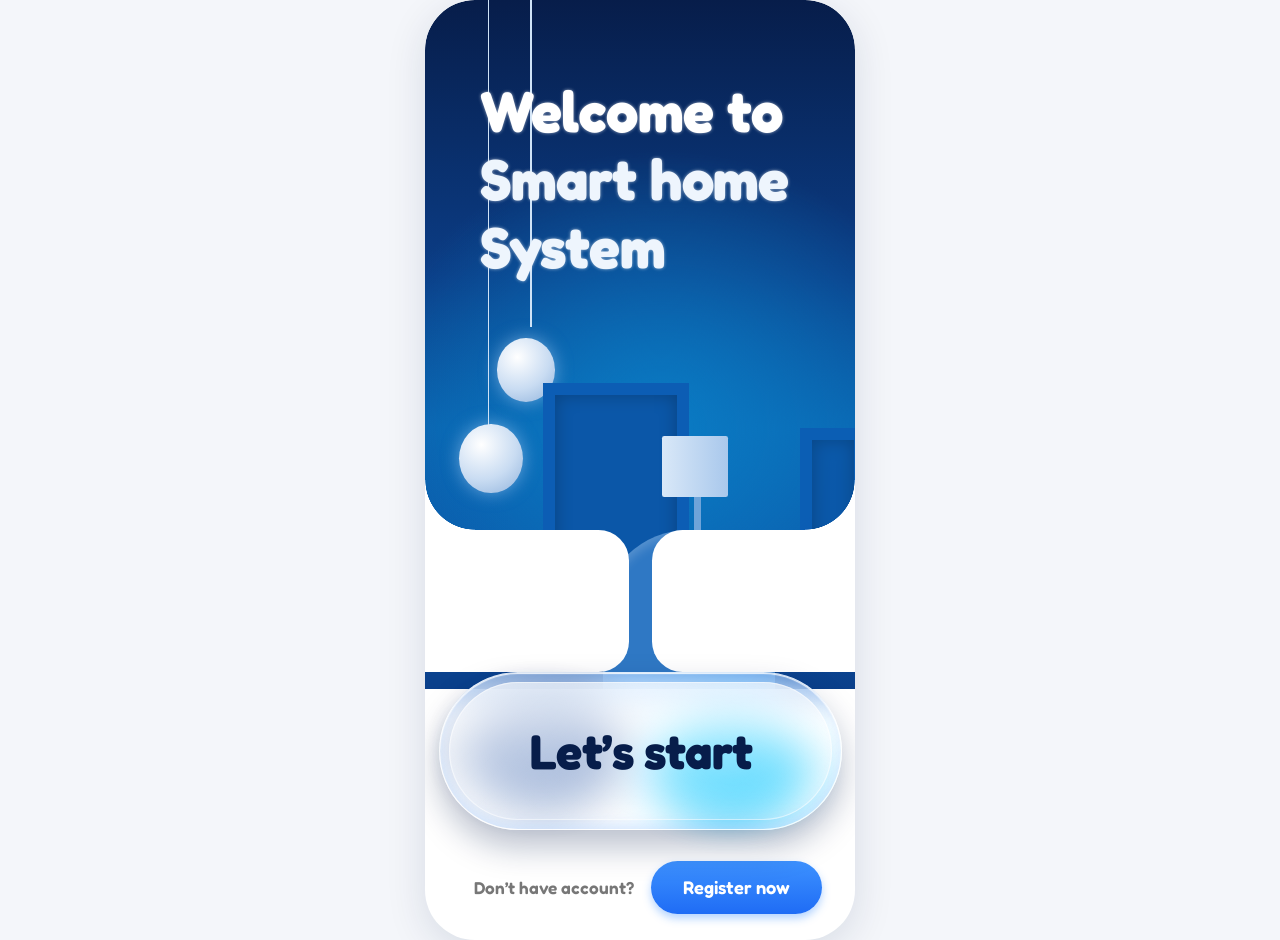
==== index.html @ b3daba26 "Rename index 9.html to index.html" ====
<!DOCTYPE html>
<html lang="en"><head><meta charset="utf-8">
<meta name="viewport" content="width=device-width, initial-scale=1, viewport-fit=cover">
<title>Smart Home System</title>
<link href="https://fonts.googleapis.com/css2?family=Fredoka:wght@600;700&display=swap" rel="stylesheet">
<style>
:root{--navy:#071D4A;--dark:#0B2D67;--cyan:#087FC1;--btn:#2783FF;--lt:#BDD9F5;--gray:#777}
*{box-sizing:border-box;margin:0}
html,body{min-height:100%;background:#f4f6fa}
body{display:flex;justify-content:center;align-items:center;min-height:100vh;padding:env(safe-area-inset-top) 0 env(safe-area-inset-bottom);font-family:'Fredoka','Nunito','Arial Rounded MT Bold',system-ui,sans-serif;overflow-x:hidden}
.card{--u:calc(min(100vw,430px)/775);width:calc(775*var(--u));height:calc(1694*var(--u));position:relative;background:#fff;border-radius:calc(90*var(--u));overflow:hidden;box-shadow:0 10px 40px rgba(7,29,74,.12)}
.photo{position:absolute;left:0;top:0;width:100%;height:calc(1242*var(--u));border-radius:calc(90*var(--u)) calc(90*var(--u)) 0 0;overflow:hidden;
background:radial-gradient(ellipse 70% 40% at 55% 62%,#0a7bc4 0%,rgba(10,123,196,0) 100%),linear-gradient(180deg,#071d4a 0%,#0b3d86 40%,#0a62ae 62%,#0b57a8 80%,#0a3f8a 100%)}
.photo i{position:absolute;display:block}
.wire{width:calc(2*var(--u));background:#cfe3f7;top:0}
.globe{border-radius:50%;background:radial-gradient(circle at 35% 30%,#fff,#c9dcf2 55%,#8fb2dc);box-shadow:0 0 calc(30*var(--u)) rgba(190,220,255,.5)}
.door{background:#0b57a8;border:calc(22*var(--u)) solid #0c5db4;border-bottom:0;box-shadow:inset 0 0 calc(30*var(--u)) rgba(0,0,0,.25)}
.shade{background:linear-gradient(90deg,#d9e8f8,#a9c8ec);border-radius:calc(4*var(--u))}
.stem{background:#6fa4d9;width:calc(14*var(--u))}
.chair{background:#2f78c4;border-radius:50% 50% 0 0;box-shadow:inset 0 calc(10*var(--u)) calc(20*var(--u)) rgba(255,255,255,.2)}
h1{position:absolute;left:calc(100*var(--u));top:calc(138*var(--u));font-size:calc(104*var(--u));line-height:calc(123*var(--u));font-weight:700;color:#fff;letter-spacing:calc(-1*var(--u));white-space:nowrap;text-shadow:0 0 calc(6*var(--u)) rgba(255,255,255,.6)}
h1 span{color:#eef5fd}
.blk{position:absolute;top:calc(955*var(--u));height:calc(257*var(--u));width:calc(367*var(--u));background:#fff}
.blk.l{left:0;border-radius:0 calc(55*var(--u)) calc(55*var(--u)) 0}
.blk.r{right:0;width:calc(365*var(--u));border-radius:calc(55*var(--u)) 0 0 calc(55*var(--u))}
.blk::before{content:"";position:absolute;top:calc(-90*var(--u));width:calc(90*var(--u));height:calc(90*var(--u))}
.blk.l::before{left:0;background:radial-gradient(circle at 100% 0,transparent calc(89*var(--u)),#fff calc(90*var(--u)))}
.blk.r::before{right:0;background:radial-gradient(circle at 0 0,transparent calc(89*var(--u)),#fff calc(90*var(--u)))}
.blk.l::after,.blk.r::after{content:"";position:absolute;top:0;width:calc(60*var(--u));height:calc(60*var(--u))}
.start{position:absolute;left:calc(25*var(--u));top:calc(1212*var(--u));width:calc(727*var(--u));height:calc(285*var(--u));border:0;border-radius:999px;padding:calc(16*var(--u));cursor:pointer;z-index:2;animation:pop .8s cubic-bezier(.2,1.4,.4,1) both,float 4s ease-in-out .8s infinite;
background:linear-gradient(135deg,rgba(255,255,255,.55),rgba(255,255,255,.12));border:calc(3*var(--u)) solid rgba(255,255,255,.75);-webkit-backdrop-filter:blur(18px) saturate(170%);backdrop-filter:blur(18px) saturate(170%);box-shadow:0 calc(30*var(--u)) calc(60*var(--u)) rgba(7,29,74,.28),inset 0 calc(2*var(--u)) calc(2*var(--u)) rgba(255,255,255,.9),inset 0 calc(-8*var(--u)) calc(24*var(--u)) rgba(39,131,255,.18);transition:filter .15s,box-shadow .15s;font-family:inherit}
.start span{display:flex;align-items:center;justify-content:center;width:100%;height:100%;border-radius:999px;background:linear-gradient(180deg,rgba(255,255,255,.65),rgba(255,255,255,.15));box-shadow:inset 0 0 0 calc(2*var(--u)) rgba(255,255,255,.5);color:var(--navy);font-weight:700;font-size:calc(88*var(--u));letter-spacing:calc(-1*var(--u))}
.start:hover{filter:brightness(1.06)}
.start:active{filter:brightness(.95)}
.orb{position:absolute;border-radius:50%;filter:blur(calc(28*var(--u)));z-index:1;animation:float 5s ease-in-out infinite}
@keyframes float{0%,100%{transform:translateY(0)}50%{transform:translateY(calc(-14*var(--u)))}}
@keyframes pop{from{opacity:0;transform:scale(.8) translateY(calc(40*var(--u)))}to{opacity:1;transform:none}}
@media (prefers-reduced-motion:reduce){.start,.orb{animation:none}}
.reg-row{position:absolute;left:calc(88*var(--u));right:calc(60*var(--u));top:calc(1552*var(--u));height:calc(95*var(--u));display:flex;align-items:center;justify-content:space-between}
.reg-row p{color:var(--gray);font-weight:600;font-size:calc(31*var(--u));white-space:nowrap}
.reg{height:100%;width:calc(308*var(--u));border:0;border-radius:999px;cursor:pointer;color:#fff;font-family:inherit;font-weight:600;font-size:calc(33*var(--u));background:linear-gradient(180deg,#3d92ff,#1f6cf5);box-shadow:0 calc(8*var(--u)) calc(16*var(--u)) rgba(39,131,255,.35);transition:transform .15s}
.reg:hover{transform:translateY(-2px)}.reg:active{transform:scale(.97)}
button:focus-visible{outline:3px solid #2783FF;outline-offset:3px}
</style></head>
<body>
<main class="card" aria-label="Smart home onboarding">
  <div class="photo" aria-hidden="true">
    <i class="wire" style="left:calc(114*var(--u));height:calc(790*var(--u))"></i>
    <i class="wire" style="left:calc(190*var(--u));height:calc(590*var(--u))"></i>
    <i class="globe" style="left:calc(130*var(--u));top:calc(610*var(--u));width:calc(104*var(--u));height:calc(114*var(--u))"></i>
    <i class="globe" style="left:calc(62*var(--u));top:calc(765*var(--u));width:calc(114*var(--u));height:calc(124*var(--u))"></i>
    <i class="door" style="left:calc(213*var(--u));top:calc(690*var(--u));width:calc(262*var(--u));height:calc(340*var(--u))"></i>
    <i class="shade" style="left:calc(428*var(--u));top:calc(786*var(--u));width:calc(118*var(--u));height:calc(110*var(--u))"></i>
    <i class="stem" style="left:calc(484*var(--u));top:calc(896*var(--u));height:calc(70*var(--u))"></i>
    <i class="door" style="left:calc(675*var(--u));top:calc(772*var(--u));width:calc(120*var(--u));height:calc(200*var(--u));opacity:.9"></i>
    <i class="chair" style="left:calc(320*var(--u));top:calc(955*var(--u));width:calc(310*var(--u));height:calc(300*var(--u))"></i>
  </div>
  <h1>Welcome to<br><span>Smart home<br>System</span></h1>
  <div class="blk l"></div><div class="blk r"></div>
  <i class="orb" style="left:calc(60*var(--u));top:calc(1250*var(--u));width:calc(300*var(--u));height:calc(200*var(--u));background:#0B2D67;opacity:.75"></i>
  <i class="orb" style="left:calc(400*var(--u));top:calc(1290*var(--u));width:calc(300*var(--u));height:calc(190*var(--u));background:#0aa0dc;opacity:.8;animation-delay:-2s"></i>
  <button class="start" id="start" type="button" aria-label="Let's start"><span>Let’s start</span></button>
  <div class="reg-row">
    <p>Don’t have account?</p>
    <button class="reg" id="register" type="button">Register now</button>
  </div>
</main>
<script>
// Hook these into your router / auth flow
document.getElementById('start').addEventListener('click',()=>document.dispatchEvent(new CustomEvent('onboarding:start')));
document.getElementById('register').addEventListener('click',()=>document.dispatchEvent(new CustomEvent('onboarding:register')));
</script>
</body></html>
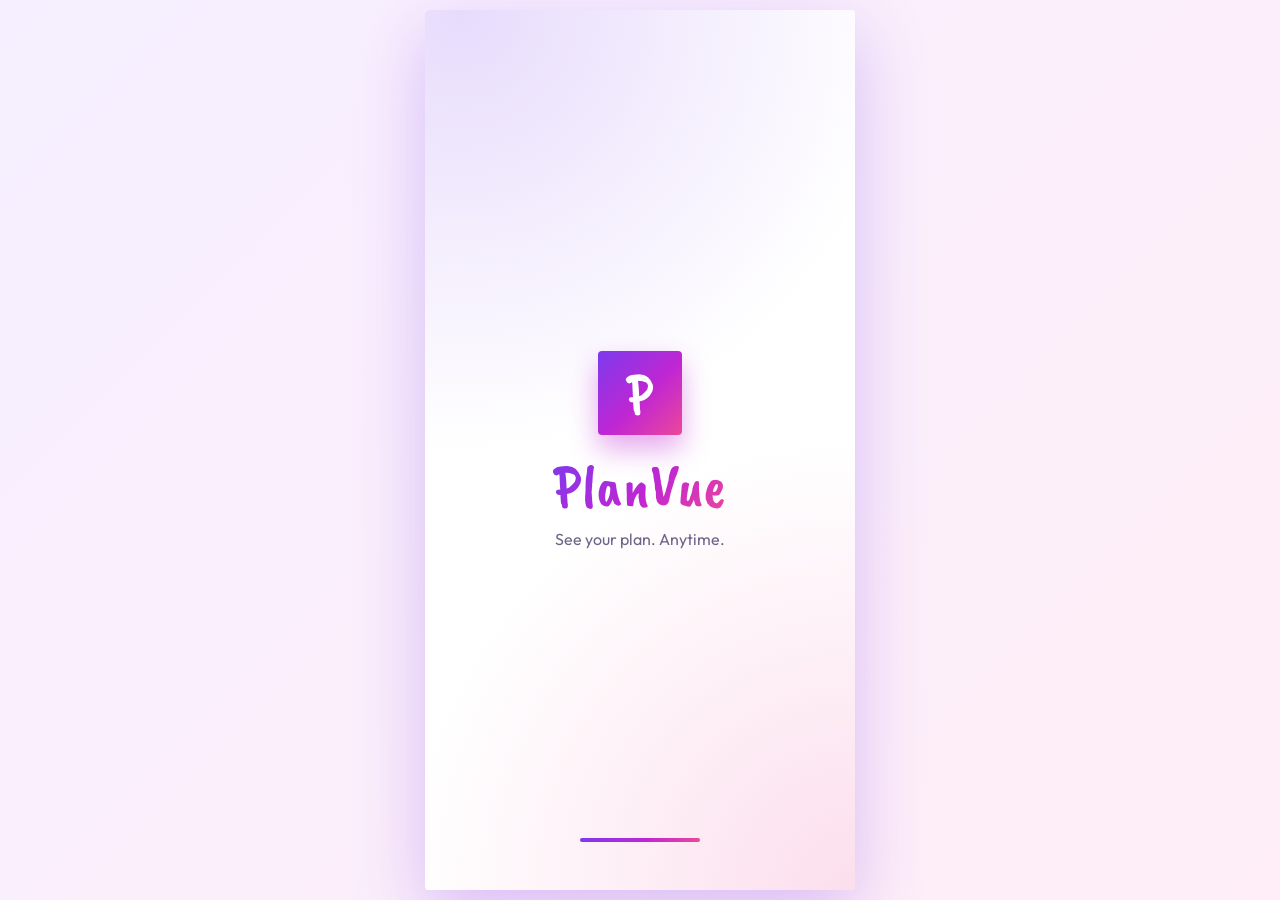
==== commit 930f9700: "Update index.html" ====
--- a/index.html
+++ b/index.html
@@ -1,73 +1,197 @@
 <!DOCTYPE html>
-<html lang="en"><head><meta charset="utf-8">
+<html lang="en">
+<head>
+<meta charset="utf-8">
 <meta name="viewport" content="width=device-width, initial-scale=1, viewport-fit=cover">
-<title>Smart Home System</title>
-<link href="https://fonts.googleapis.com/css2?family=Fredoka:wght@600;700&display=swap" rel="stylesheet">
+<title>PlanVue</title>
+<link href="https://fonts.googleapis.com/css2?family=Caveat+Brush&family=Outfit:wght@400;500;600;700&display=swap" rel="stylesheet">
 <style>
-:root{--navy:#071D4A;--dark:#0B2D67;--cyan:#087FC1;--btn:#2783FF;--lt:#BDD9F5;--gray:#777}
-*{box-sizing:border-box;margin:0}
-html,body{min-height:100%;background:#f4f6fa}
-body{display:flex;justify-content:center;align-items:center;min-height:100vh;padding:env(safe-area-inset-top) 0 env(safe-area-inset-bottom);font-family:'Fredoka','Nunito','Arial Rounded MT Bold',system-ui,sans-serif;overflow-x:hidden}
-.card{--u:calc(min(100vw,430px)/775);width:calc(775*var(--u));height:calc(1694*var(--u));position:relative;background:#fff;border-radius:calc(90*var(--u));overflow:hidden;box-shadow:0 10px 40px rgba(7,29,74,.12)}
-.photo{position:absolute;left:0;top:0;width:100%;height:calc(1242*var(--u));border-radius:calc(90*var(--u)) calc(90*var(--u)) 0 0;overflow:hidden;
-background:radial-gradient(ellipse 70% 40% at 55% 62%,#0a7bc4 0%,rgba(10,123,196,0) 100%),linear-gradient(180deg,#071d4a 0%,#0b3d86 40%,#0a62ae 62%,#0b57a8 80%,#0a3f8a 100%)}
-.photo i{position:absolute;display:block}
-.wire{width:calc(2*var(--u));background:#cfe3f7;top:0}
-.globe{border-radius:50%;background:radial-gradient(circle at 35% 30%,#fff,#c9dcf2 55%,#8fb2dc);box-shadow:0 0 calc(30*var(--u)) rgba(190,220,255,.5)}
-.door{background:#0b57a8;border:calc(22*var(--u)) solid #0c5db4;border-bottom:0;box-shadow:inset 0 0 calc(30*var(--u)) rgba(0,0,0,.25)}
-.shade{background:linear-gradient(90deg,#d9e8f8,#a9c8ec);border-radius:calc(4*var(--u))}
-.stem{background:#6fa4d9;width:calc(14*var(--u))}
-.chair{background:#2f78c4;border-radius:50% 50% 0 0;box-shadow:inset 0 calc(10*var(--u)) calc(20*var(--u)) rgba(255,255,255,.2)}
-h1{position:absolute;left:calc(100*var(--u));top:calc(138*var(--u));font-size:calc(104*var(--u));line-height:calc(123*var(--u));font-weight:700;color:#fff;letter-spacing:calc(-1*var(--u));white-space:nowrap;text-shadow:0 0 calc(6*var(--u)) rgba(255,255,255,.6)}
-h1 span{color:#eef5fd}
-.blk{position:absolute;top:calc(955*var(--u));height:calc(257*var(--u));width:calc(367*var(--u));background:#fff}
-.blk.l{left:0;border-radius:0 calc(55*var(--u)) calc(55*var(--u)) 0}
-.blk.r{right:0;width:calc(365*var(--u));border-radius:calc(55*var(--u)) 0 0 calc(55*var(--u))}
-.blk::before{content:"";position:absolute;top:calc(-90*var(--u));width:calc(90*var(--u));height:calc(90*var(--u))}
-.blk.l::before{left:0;background:radial-gradient(circle at 100% 0,transparent calc(89*var(--u)),#fff calc(90*var(--u)))}
-.blk.r::before{right:0;background:radial-gradient(circle at 0 0,transparent calc(89*var(--u)),#fff calc(90*var(--u)))}
-.blk.l::after,.blk.r::after{content:"";position:absolute;top:0;width:calc(60*var(--u));height:calc(60*var(--u))}
-.start{position:absolute;left:calc(25*var(--u));top:calc(1212*var(--u));width:calc(727*var(--u));height:calc(285*var(--u));border:0;border-radius:999px;padding:calc(16*var(--u));cursor:pointer;z-index:2;animation:pop .8s cubic-bezier(.2,1.4,.4,1) both,float 4s ease-in-out .8s infinite;
-background:linear-gradient(135deg,rgba(255,255,255,.55),rgba(255,255,255,.12));border:calc(3*var(--u)) solid rgba(255,255,255,.75);-webkit-backdrop-filter:blur(18px) saturate(170%);backdrop-filter:blur(18px) saturate(170%);box-shadow:0 calc(30*var(--u)) calc(60*var(--u)) rgba(7,29,74,.28),inset 0 calc(2*var(--u)) calc(2*var(--u)) rgba(255,255,255,.9),inset 0 calc(-8*var(--u)) calc(24*var(--u)) rgba(39,131,255,.18);transition:filter .15s,box-shadow .15s;font-family:inherit}
-.start span{display:flex;align-items:center;justify-content:center;width:100%;height:100%;border-radius:999px;background:linear-gradient(180deg,rgba(255,255,255,.65),rgba(255,255,255,.15));box-shadow:inset 0 0 0 calc(2*var(--u)) rgba(255,255,255,.5);color:var(--navy);font-weight:700;font-size:calc(88*var(--u));letter-spacing:calc(-1*var(--u))}
-.start:hover{filter:brightness(1.06)}
-.start:active{filter:brightness(.95)}
-.orb{position:absolute;border-radius:50%;filter:blur(calc(28*var(--u)));z-index:1;animation:float 5s ease-in-out infinite}
-@keyframes float{0%,100%{transform:translateY(0)}50%{transform:translateY(calc(-14*var(--u)))}}
-@keyframes pop{from{opacity:0;transform:scale(.8) translateY(calc(40*var(--u)))}to{opacity:1;transform:none}}
-@media (prefers-reduced-motion:reduce){.start,.orb{animation:none}}
-.reg-row{position:absolute;left:calc(88*var(--u));right:calc(60*var(--u));top:calc(1552*var(--u));height:calc(95*var(--u));display:flex;align-items:center;justify-content:space-between}
-.reg-row p{color:var(--gray);font-weight:600;font-size:calc(31*var(--u));white-space:nowrap}
-.reg{height:100%;width:calc(308*var(--u));border:0;border-radius:999px;cursor:pointer;color:#fff;font-family:inherit;font-weight:600;font-size:calc(33*var(--u));background:linear-gradient(180deg,#3d92ff,#1f6cf5);box-shadow:0 calc(8*var(--u)) calc(16*var(--u)) rgba(39,131,255,.35);transition:transform .15s}
-.reg:hover{transform:translateY(-2px)}.reg:active{transform:scale(.97)}
-button:focus-visible{outline:3px solid #2783FF;outline-offset:3px}
-</style></head>
+*{box-sizing:border-box;margin:0;padding:0;-webkit-tap-highlight-color:transparent}
+:root{color-scheme:light;--bg:#fff;--card:#fff;--tx:#1b1230;--mut:#6d6488;--bd:#efe7fb;--bsh:0 8px 18px rgba(192,38,211,.38);--r:4px;--g:linear-gradient(135deg,#7c3aed 0%,#c026d3 55%,#ec4899 100%);--sh:0 6px 22px rgba(124,58,237,.16),0 1px 4px rgba(124,58,237,.1)}
+
+
+html,body{height:100%}
+body{font-family:'Outfit',system-ui,-apple-system,'Segoe UI',sans-serif;background:var(--bg);color:var(--tx);display:flex;justify-content:center;overflow:hidden}
+.br{font-family:'Caveat Brush','Permanent Marker','Segoe Script',cursive;font-weight:400;letter-spacing:.5px}
+.app{position:relative;width:100%;max-width:430px;height:100%;overflow:hidden;background:var(--bg)}
+@media(min-width:500px){body{align-items:center;background:linear-gradient(135deg,#f6efff,#ffeef7)}.app{height:min(100%,880px);border-radius:var(--r);box-shadow:0 24px 70px rgba(124,58,237,.28)}}
+.scr{position:absolute;inset:0;display:flex;flex-direction:column;opacity:0;visibility:hidden;transition:opacity .45s,visibility .45s}
+.scr.on{opacity:1;visibility:visible}
+.gbg{background:radial-gradient(circle at 8% 0,rgba(124,58,237,.18),transparent 46%),radial-gradient(circle at 100% 100%,rgba(236,72,153,.18),transparent 46%),#fff;color:var(--tx);padding-top:env(safe-area-inset-top,0px);padding-bottom:env(safe-area-inset-bottom,0px)}
+/* splash */
+#splash{align-items:center;justify-content:center;text-align:center;gap:10px;cursor:pointer}
+.logo{width:84px;height:84px;border-radius:var(--r);background:var(--g);color:#fff;box-shadow:0 14px 28px rgba(192,38,211,.4);display:grid;place-items:center;font-size:58px;animation:pop .7s cubic-bezier(.2,1.4,.4,1) both}
+.big{font-size:60px;line-height:1.1;margin-top:8px;background:var(--g);-webkit-background-clip:text;background-clip:text;color:transparent;animation:pop .7s .15s cubic-bezier(.2,1.4,.4,1) both}
+#splash p{color:var(--mut);font-size:16px;animation:pop .7s .3s both}
+.ld{position:absolute;bottom:calc(48px + env(safe-area-inset-bottom,0px));width:120px;height:4px;border-radius:var(--r);background:var(--bd);overflow:hidden}
+.ld i{display:block;height:100%;width:0;background:var(--g);animation:ld 2.2s linear forwards}
+@keyframes ld{to{width:100%}}@keyframes pop{from{opacity:0;transform:translateY(14px) scale(.9)}to{opacity:1;transform:none}}
+@keyframes fl{50%{transform:translateY(-10px)}}
+/* onboarding */
+.top{display:flex;justify-content:space-between;align-items:center;padding:16px 20px;font-size:28px}.top span{background:var(--g);-webkit-background-clip:text;background-clip:text;color:transparent}
+.skip{background:#fff;border:1px solid var(--bd);box-shadow:var(--sh);color:var(--tx);border-radius:var(--r);padding:7px 14px;font:600 14px Outfit,system-ui,sans-serif;cursor:pointer}
+.vp{flex:1;overflow:hidden}.trk{display:flex;height:100%;transition:transform .45s cubic-bezier(.3,.8,.3,1)}
+.sl{min-width:100%;padding:0 30px;display:flex;flex-direction:column;align-items:center;justify-content:center;text-align:center;gap:12px}
+.art{width:170px;height:170px;border-radius:var(--r);background:var(--g);color:#fff;box-shadow:0 18px 36px rgba(192,38,211,.35);display:grid;place-items:center;margin-bottom:14px;animation:fl 3.2s ease-in-out infinite}.art svg{width:84px;height:84px;fill:none;stroke:currentColor;stroke-width:1.6;stroke-linecap:round;stroke-linejoin:round}
+.sl h2{font-size:42px;line-height:1.1;padding-bottom:4px;background:var(--g);-webkit-background-clip:text;background-clip:text;color:transparent}.sl p{color:var(--mut);line-height:1.5;max-width:300px}
+.bot{padding:10px 24px 26px;display:flex;flex-direction:column;gap:22px;align-items:center}
+.dot{width:8px;height:8px;border-radius:2px;background:var(--bd);display:inline-block;margin:0 3px;transition:.3s}.dot.on{width:28px;background:var(--g)}
+.btn{border:0;border-radius:var(--r);padding:15px 18px;font:600 16px/1 Outfit,system-ui,sans-serif;cursor:pointer;background:var(--g);color:#fff;width:100%;box-shadow:var(--bsh);transition:transform .15s}
+.btn:active{transform:scale(.97)}.btn.w{background:#fff;color:#7c1fd1;box-shadow:0 8px 18px rgba(60,10,110,.3)}.btn.o{background:#fff;border:1px solid var(--bd);color:var(--tx);box-shadow:var(--sh)}
+/* app */
+#app{background:var(--bg)}
+header{display:flex;justify-content:space-between;align-items:center;padding:calc(14px + env(safe-area-inset-top,0px)) 18px 8px}
+header small{color:var(--mut);font-size:13px}header h1{font-size:34px;line-height:1.2;background:var(--g);-webkit-background-clip:text;background-clip:text;color:transparent;display:inline-block}
+.av{width:42px;height:42px;border-radius:var(--r);background:var(--g);color:#fff;display:grid;place-items:center;font-size:24px;box-shadow:var(--bsh)}
+main{flex:1;overflow-y:auto;padding:8px 18px 120px;scrollbar-width:none}main::-webkit-scrollbar{display:none}
+.v{display:none}.v.on{display:block;animation:pop .35s both}
+.card{background:var(--card);border:1px solid var(--bd);border-radius:var(--r);padding:16px;box-shadow:var(--sh);margin-bottom:14px}
+.hero{background:radial-gradient(circle at 85% 0,rgba(255,255,255,.3),transparent 50%),var(--g);color:#fff;border:0;padding:20px;box-shadow:0 16px 32px rgba(192,38,211,.38)}
+.hero h2{font-size:52px;line-height:1}.hero p{opacity:.9;font-size:14px}
+.bar{height:6px;border-radius:var(--r);background:rgba(255,255,255,.3);margin:14px 0 6px;overflow:hidden}.bar i{display:block;height:100%;width:68%;background:#fff}
+.row{display:flex;justify-content:space-between;align-items:center;gap:10px}
+.hero .row{margin-bottom:6px}.hero .btn{margin-top:14px}
+.tiles{display:grid;grid-template-columns:repeat(3,1fr);gap:10px;margin-bottom:14px}
+.tile{background:var(--card);border:1px solid var(--bd);border-radius:var(--r);padding:12px;text-align:center;box-shadow:var(--sh)}
+.tile b{display:block;font-size:26px;font-family:'Caveat Brush','Permanent Marker',cursive;font-weight:400;background:var(--g);-webkit-background-clip:text;background-clip:text;color:transparent}
+.tile span{font-size:12px;color:var(--mut)}
+h3.s{font-size:26px;margin:6px 0 10px}
+.li{display:flex;gap:10px;align-items:flex-start;font-size:14.5px;padding:6px 0;line-height:1.35}
+.ck{flex:none;width:18px;height:18px;border-radius:var(--r);background:var(--g);box-shadow:0 3px 8px rgba(192,38,211,.35);display:grid;place-items:center;margin-top:1px}.ck svg{width:11px;height:11px;fill:none;stroke:#fff;stroke-width:3.5;stroke-linecap:round;stroke-linejoin:round}
+.seg{display:grid;grid-template-columns:1fr 1fr;background:var(--card);border:1px solid var(--bd);border-radius:var(--r);padding:4px;margin:6px 0 16px;box-shadow:var(--sh)}
+.seg button{border:0;background:none;color:var(--mut);padding:10px;border-radius:var(--r);font:600 14px Outfit,system-ui,sans-serif;cursor:pointer;transition:.25s}
+.seg button.on{background:var(--g);color:#fff;box-shadow:var(--bsh)}
+.pc{position:relative;cursor:pointer;transition:transform .15s}.pc:active{transform:scale(.985)}
+.pc.pop{border:2px solid transparent;background:linear-gradient(var(--card),var(--card)) padding-box,var(--g) border-box}
+.tag{position:absolute;top:-1px;right:14px;background:var(--g);color:#fff;font-size:12px;font-weight:600;padding:5px 10px;border-radius:0 0 var(--r) var(--r);box-shadow:0 4px 10px rgba(192,38,211,.35)}
+.pc h3{font-size:32px;line-height:1.2;background:var(--g);-webkit-background-clip:text;background-clip:text;color:transparent;display:inline-block}.pc .d{color:var(--mut);font-size:13px}
+.pr{font-size:34px;font-weight:700;margin:8px 0 2px}.pr small{font-size:14px;color:var(--mut);font-weight:500}
+.nt{font-size:12px;color:var(--mut);min-height:16px;margin-bottom:8px}
+.pc .btn{margin-top:12px}
+.rw{display:flex;justify-content:space-between;align-items:center;padding:14px 0;border-bottom:1px solid var(--bd);font-size:15px}.rw:last-child{border:0}.rw span{color:var(--mut);font-size:13px}.rl{display:flex;align-items:center;gap:12px}.ic{width:34px;height:34px;border-radius:var(--r);background:linear-gradient(135deg,rgba(124,58,237,.12),rgba(236,72,153,.16));color:#9b2fd6;display:grid;place-items:center;box-shadow:0 4px 10px rgba(124,58,237,.18)}.ic svg{width:18px;height:18px;fill:none;stroke:currentColor;stroke-width:2;stroke-linecap:round;stroke-linejoin:round}
+/* nav */
+.nav{position:absolute;left:12px;right:12px;bottom:calc(12px + env(safe-area-inset-bottom,0px));height:66px;background:var(--card);border:1px solid var(--bd);border-radius:var(--r);box-shadow:var(--sh);display:flex;z-index:5}
+.nb{flex:1;background:none;border:0;color:var(--mut);display:flex;flex-direction:column;align-items:center;justify-content:center;gap:3px;font:600 11px Outfit,system-ui,sans-serif;cursor:pointer}
+.nb i{width:40px;height:40px;display:grid;place-items:center;border-radius:var(--r);transition:all .3s cubic-bezier(.3,1.5,.5,1)}
+.nb svg{width:21px;height:21px;fill:none;stroke:currentColor;stroke-width:2;stroke-linecap:round;stroke-linejoin:round}
+.nb.on{color:var(--tx)}.nb.on i{background:var(--g);color:#fff;transform:translateY(-15px);box-shadow:0 10px 20px rgba(192,38,211,.5)}
+.nb:focus-visible,.btn:focus-visible,.skip:focus-visible,.seg button:focus-visible{outline:2px solid #ec4899;outline-offset:2px}
+/* popup sheet */
+#ov{position:absolute;inset:0;background:rgba(10,4,26,.6);opacity:0;visibility:hidden;transition:.3s;z-index:8}
+#ov.on{opacity:1;visibility:visible}
+#sh{position:absolute;left:0;right:0;bottom:0;background:var(--card);box-shadow:0 -12px 32px rgba(124,58,237,.25);border-radius:var(--r) var(--r) 0 0;padding:12px 20px calc(22px + env(safe-area-inset-bottom,0px));z-index:9;transform:translateY(105%);transition:transform .4s cubic-bezier(.3,1,.4,1);max-height:85%;overflow-y:auto}
+#sh.on{transform:none}.hd{width:44px;height:4px;border-radius:2px;background:var(--bd);margin:0 auto 14px}
+#sh h3{font-size:38px;line-height:1.2;background:var(--g);-webkit-background-clip:text;background-clip:text;color:transparent;display:inline-block}#sh .btn{margin-top:14px}
+#toast{position:absolute;left:18px;right:18px;top:calc(14px + env(safe-area-inset-top,0px));background:var(--g);color:#fff;padding:13px 16px;border-radius:var(--r);font-weight:600;font-size:14px;z-index:10;transform:translateY(-140%);transition:transform .4s cubic-bezier(.3,1.3,.5,1);box-shadow:var(--sh)}
+#toast.on{transform:none}
+@media(prefers-reduced-motion:reduce){*{animation:none!important;transition-duration:.01s!important}}
+</style>
+</head>
 <body>
-<main class="card" aria-label="Smart home onboarding">
-  <div class="photo" aria-hidden="true">
-    <i class="wire" style="left:calc(114*var(--u));height:calc(790*var(--u))"></i>
-    <i class="wire" style="left:calc(190*var(--u));height:calc(590*var(--u))"></i>
-    <i class="globe" style="left:calc(130*var(--u));top:calc(610*var(--u));width:calc(104*var(--u));height:calc(114*var(--u))"></i>
-    <i class="globe" style="left:calc(62*var(--u));top:calc(765*var(--u));width:calc(114*var(--u));height:calc(124*var(--u))"></i>
-    <i class="door" style="left:calc(213*var(--u));top:calc(690*var(--u));width:calc(262*var(--u));height:calc(340*var(--u))"></i>
-    <i class="shade" style="left:calc(428*var(--u));top:calc(786*var(--u));width:calc(118*var(--u));height:calc(110*var(--u))"></i>
-    <i class="stem" style="left:calc(484*var(--u));top:calc(896*var(--u));height:calc(70*var(--u))"></i>
-    <i class="door" style="left:calc(675*var(--u));top:calc(772*var(--u));width:calc(120*var(--u));height:calc(200*var(--u));opacity:.9"></i>
-    <i class="chair" style="left:calc(320*var(--u));top:calc(955*var(--u));width:calc(310*var(--u));height:calc(300*var(--u))"></i>
-  </div>
-  <h1>Welcome to<br><span>Smart home<br>System</span></h1>
-  <div class="blk l"></div><div class="blk r"></div>
-  <i class="orb" style="left:calc(60*var(--u));top:calc(1250*var(--u));width:calc(300*var(--u));height:calc(200*var(--u));background:#0B2D67;opacity:.75"></i>
-  <i class="orb" style="left:calc(400*var(--u));top:calc(1290*var(--u));width:calc(300*var(--u));height:calc(190*var(--u));background:#0aa0dc;opacity:.8;animation-delay:-2s"></i>
-  <button class="start" id="start" type="button" aria-label="Let's start"><span>Let’s start</span></button>
-  <div class="reg-row">
-    <p>Don’t have account?</p>
-    <button class="reg" id="register" type="button">Register now</button>
-  </div>
-</main>
+<div class="app">
+
+<section id="splash" class="scr gbg on" onclick="go('onb')">
+  <div class="logo br">P</div>
+  <h1 class="br big">PlanVue</h1>
+  <p>See your plan. Anytime.</p>
+  <div class="ld"><i></i></div>
+</section>
+
+<section id="onb" class="scr gbg">
+  <div class="top br"><span>PlanVue</span><button class="skip" id="sk">Skip</button></div>
+  <div class="vp" id="vp"><div class="trk" id="trk">
+    <div class="sl"><div class="art"><svg viewBox="0 0 24 24"><rect x="5" y="3" width="14" height="18" rx="1"/><path d="M9 8h6M9 12h6M9 16h3"/></svg></div><h2 class="br">All your plans in one place</h2><p>Open the app and see exactly what you get, what it costs and when it renews.</p></div>
+    <div class="sl"><div class="art"><svg viewBox="0 0 24 24"><path d="M13 2L4 14h7l-1 8 9-12h-7z"/></svg></div><h2 class="br">Compare in one tap</h2><p>Monthly or yearly, side by side. Tap any plan to see everything inside.</p></div>
+    <div class="sl"><div class="art"><svg viewBox="0 0 24 24"><path d="M3 17l6-6 4 4 8-8"/><path d="M15 7h6v6"/></svg></div><h2 class="br">Upgrade when you're ready</h2><p>Pick a plan that fits and switch whenever your needs change.</p></div>
+  </div></div>
+  <div class="bot"><div><i class="dot on"></i><i class="dot"></i><i class="dot"></i></div><button class="btn" id="nx">Next</button></div>
+</section>
+
+<section id="app" class="scr">
+  <header><div><small>Hello, Client</small><h1 class="br" id="ttl">Home</h1></div><div class="av br">C</div></header>
+  <main id="main">
+    <div class="v on" id="v-home">
+      <div class="card hero">
+        <div class="row"><p>Current plan</p><p>Renews 12 Nov</p></div>
+        <h2 class="br">Pro</h2><p>₹1,499 / month</p>
+        <div class="bar"><i></i></div><p>68% of your plan used</p>
+        <button class="btn w" onclick="tab('plans')">See all plans</button>
+      </div>
+      <div class="tiles"><div class="tile"><b>18</b><span>Days left</span></div><div class="tile"><b>4/10</b><span>Team seats</span></div><div class="tile"><b>6 GB</b><span>Storage used</span></div></div>
+      <h3 class="s br">What's in your plan</h3>
+      <div class="card" id="inc"></div>
+    </div>
+    <div class="v" id="v-plans">
+      <div class="seg"><button class="on" id="bm">Monthly</button><button id="by">Yearly · save 20%</button></div>
+      <div id="pl"></div>
+    </div>
+    <div class="v" id="v-help">
+      <div class="card"><h3 class="s br" style="margin-top:0">Need a hand?</h3>
+        <div class="rw"><div class="rl"><i class="ic"><svg viewBox="0 0 24 24"><path d="M21 15a2 2 0 0 1-2 2H7l-4 4V5a2 2 0 0 1 2-2h14a2 2 0 0 1 2 2z"/></svg></i>Chat with us</div><span>Replies in 5 min</span></div>
+        <div class="rw"><div class="rl"><i class="ic"><svg viewBox="0 0 24 24"><path d="M22 16.9v3a2 2 0 0 1-2.2 2 19.8 19.8 0 0 1-8.6-3.1 19.5 19.5 0 0 1-6-6A19.8 19.8 0 0 1 2.1 4.2 2 2 0 0 1 4.1 2h3a2 2 0 0 1 2 1.7c.1 1 .4 1.9.7 2.8a2 2 0 0 1-.5 2.1L8.1 9.9a16 16 0 0 0 6 6l1.3-1.3a2 2 0 0 1 2.1-.4c.9.3 1.8.6 2.8.7a2 2 0 0 1 1.7 2z"/></svg></i>Call support</div><span>10am to 7pm</span></div>
+        <div class="rw"><div class="rl"><i class="ic"><svg viewBox="0 0 24 24"><rect x="3" y="5" width="18" height="14" rx="1"/><path d="M3 7l9 6 9-6"/></svg></i>Email us</div><span>Within a day</span></div></div>
+      <div class="card"><h3 class="s br" style="margin-top:0">Quick answers</h3>
+        <div class="rw">Can I change plans later?<span>Yes</span></div>
+        <div class="rw">Is there a refund window?<span>7 days</span></div></div>
+    </div>
+    <div class="v" id="v-me">
+      <div class="card" style="text-align:center"><div class="av br" style="width:72px;height:72px;font-size:42px;margin:0 auto 10px">C</div><h3 class="br" style="font-size:32px">Client Name</h3><p style="color:var(--mut);font-size:14px">client@example.com</p></div>
+      <div class="card"><div class="rw"><div class="rl"><i class="ic"><svg viewBox="0 0 24 24"><circle cx="12" cy="8" r="4"/><path d="M4 21a8 8 0 0 1 16 0"/></svg></i>Account</div><span>Pro plan</span></div><div class="rw"><div class="rl"><i class="ic"><svg viewBox="0 0 24 24"><rect x="2" y="5" width="20" height="14" rx="1"/><path d="M2 10h20"/></svg></i>Billing</div><span>UPI · auto-renew</span></div><div class="rw"><div class="rl"><i class="ic"><svg viewBox="0 0 24 24"><path d="M18 8a6 6 0 0 0-12 0c0 7-3 9-3 9h18s-3-2-3-9M13.7 21a2 2 0 0 1-3.4 0"/></svg></i>Notifications</div><span>On</span></div></div>
+      <button class="btn o" id="rp">Replay intro</button>
+    </div>
+  </main>
+  <nav class="nav" id="nav">
+    <button class="nb on" data-t="home"><i><svg viewBox="0 0 24 24"><path d="M3 11l9-8 9 8v10a1 1 0 0 1-1 1h-5v-7H9v7H4a1 1 0 0 1-1-1z"/></svg></i>Home</button>
+    <button class="nb" data-t="plans"><i><svg viewBox="0 0 24 24"><rect x="3" y="3" width="7" height="7"/><rect x="14" y="3" width="7" height="7"/><rect x="3" y="14" width="7" height="7"/><rect x="14" y="14" width="7" height="7"/></svg></i>Plans</button>
+    <button class="nb" data-t="help"><i><svg viewBox="0 0 24 24"><path d="M21 15a2 2 0 0 1-2 2H7l-4 4V5a2 2 0 0 1 2-2h14a2 2 0 0 1 2 2z"/></svg></i>Help</button>
+    <button class="nb" data-t="me"><i><svg viewBox="0 0 24 24"><circle cx="12" cy="8" r="4"/><path d="M4 21a8 8 0 0 1 16 0"/></svg></i>Profile</button>
+  </nav>
+  <div id="ov"></div>
+  <div id="sh"></div>
+  <div id="toast"></div>
+</section>
+
+</div>
 <script>
-// Hook these into your router / auth flow
-document.getElementById('start').addEventListener('click',()=>document.dispatchEvent(new CustomEvent('onboarding:start')));
-document.getElementById('register').addEventListener('click',()=>document.dispatchEvent(new CustomEvent('onboarding:register')));
+const $=s=>document.querySelector(s),$$=s=>[...document.querySelectorAll(s)];
+const P=[
+ {n:'Starter',m:499,y:399,d:'For getting going',f:['1 project','2 team seats','2 GB storage','Email support']},
+ {n:'Pro',m:1499,y:1199,d:'For growing teams',pop:1,f:['10 projects','10 team seats','10 GB storage','Chat support','Monthly reports']},
+ {n:'Elite',m:3999,y:3199,d:'For everything at scale',f:['Unlimited projects','50 team seats','100 GB storage','Priority 24/7 support','Weekly reports','Dedicated manager']}
+];
+const inr=n=>'₹'+n.toLocaleString('en-IN');
+const li=a=>a.map(x=>`<div class="li"><span class="ck"><svg viewBox="0 0 24 24"><path d="M5 12l5 5 9-10"/></svg></span>${x}</div>`).join('');
+let yr=false,sl=0,tm;
+function go(id){clearTimeout(tm);$$('.scr').forEach(e=>e.classList.toggle('on',e.id===id))}
+function slide(i){sl=Math.max(0,Math.min(2,i));$('#trk').style.transform=`translateX(-${sl*100}%)`;$$('.dot').forEach((d,k)=>d.classList.toggle('on',k===sl));$('#nx').textContent=sl===2?'Start':'Next'}
+$('#nx').onclick=()=>sl===2?(go('app'),tab('home')):slide(sl+1);
+$('#sk').onclick=()=>{go('app');tab('home')};
+let x0=0;const vp=$('#vp');
+vp.addEventListener('touchstart',e=>x0=e.touches[0].clientX,{passive:true});
+vp.addEventListener('touchend',e=>{const d=e.changedTouches[0].clientX-x0;if(Math.abs(d)>50)slide(sl+(d<0?1:-1))});
+const T={home:'Home',plans:'Plans',help:'Help',me:'Profile'};
+function tab(t){$$('.v').forEach(v=>v.classList.toggle('on',v.id==='v-'+t));$$('.nb').forEach(b=>b.classList.toggle('on',b.dataset.t===t));$('#ttl').textContent=T[t];$('#main').scrollTop=0}
+$$('.nb').forEach(b=>b.onclick=()=>tab(b.dataset.t));
+function plans(){
+ $('#bm').classList.toggle('on',!yr);$('#by').classList.toggle('on',yr);
+ $('#pl').innerHTML=P.map((p,i)=>`<div class="card pc${p.pop?' pop':''}" onclick="sheet(${i})">${p.pop?'<b class="tag">Most popular</b>':''}
+ <h3 class="br">${p.n}</h3><div class="d">${p.d}</div>
+ <div class="pr">${inr(yr?p.y:p.m)}<small> / month</small></div>
+ <div class="nt">${yr?'Billed '+inr(p.y*12)+' yearly':'Billed monthly'}</div>
+ ${li(p.f.slice(0,3))}<button class="btn${p.pop?'':' o'}">View details</button></div>`).join('')}
+$('#bm').onclick=()=>{yr=false;plans()};$('#by').onclick=()=>{yr=true;plans()};
+function sheet(i){const p=P[i];
+ $('#sh').innerHTML=`<div class="hd"></div><h3 class="br">${p.n}</h3><div class="d" style="color:var(--mut)">${p.d}</div>
+ <div class="pr">${inr(yr?p.y:p.m)}<small> / month</small></div><div class="nt">${yr?'Billed '+inr(p.y*12)+' yearly':'Billed monthly'}</div>${li(p.f)}
+ <button class="btn" onclick="pick('${p.n}')">Choose ${p.n}</button><button class="btn o" style="margin-top:10px" onclick="shut()">Close</button>`;
+ $('#ov').classList.add('on');$('#sh').classList.add('on')}
+function shut(){$('#ov').classList.remove('on');$('#sh').classList.remove('on')}
+$('#ov').onclick=shut;
+function pick(n){shut();const t=$('#toast');t.textContent=`${n} selected. This is a demo, nothing was charged.`;t.classList.add('on');setTimeout(()=>t.classList.remove('on'),2800)}
+$('#rp').onclick=()=>{slide(0);go('splash');$('.ld i').style.animation='none';void $('.ld i').offsetWidth;$('.ld i').style.animation='';tm=setTimeout(()=>go('onb'),2300)};
+$('#inc').innerHTML=li(P[1].f);
+plans();
+tm=setTimeout(()=>go('onb'),2300);
 </script>
-</body></html>
+</body>
+</html>
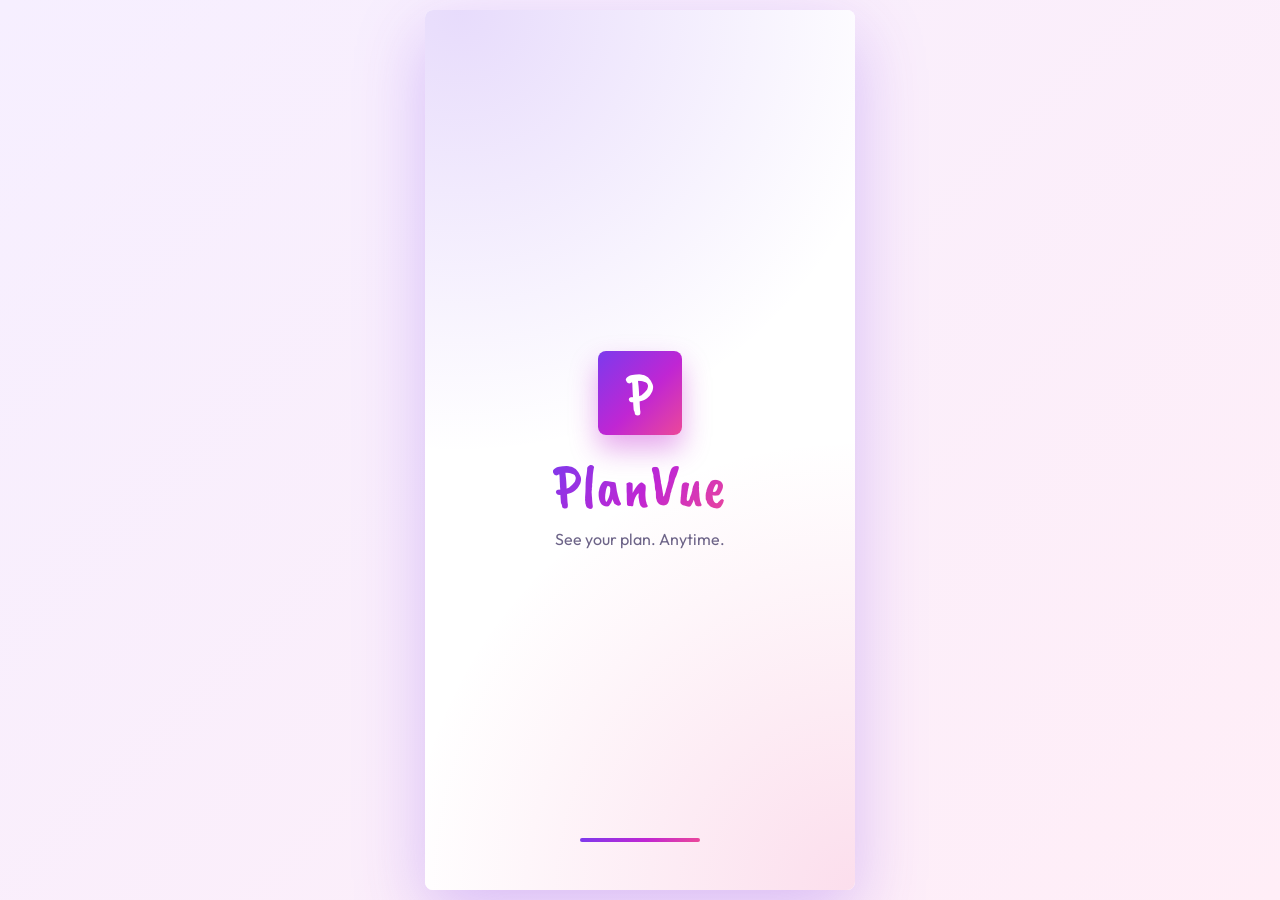
==== commit b59f5d30: "Update index.html" ====
--- a/index.html
+++ b/index.html
@@ -7,7 +7,7 @@
 <link href="https://fonts.googleapis.com/css2?family=Caveat+Brush&family=Outfit:wght@400;500;600;700&display=swap" rel="stylesheet">
 <style>
 *{box-sizing:border-box;margin:0;padding:0;-webkit-tap-highlight-color:transparent}
-:root{color-scheme:light;--bg:#fff;--card:#fff;--tx:#1b1230;--mut:#6d6488;--bd:#efe7fb;--bsh:0 8px 18px rgba(192,38,211,.38);--r:4px;--g:linear-gradient(135deg,#7c3aed 0%,#c026d3 55%,#ec4899 100%);--sh:0 6px 22px rgba(124,58,237,.16),0 1px 4px rgba(124,58,237,.1)}
+:root{color-scheme:light;--img:url([data-uri]);--bg:#fff;--card:#fff;--tx:#1b1230;--mut:#6d6488;--bd:#efe7fb;--bsh:0 8px 18px rgba(192,38,211,.38);--r:8px;--g:linear-gradient(135deg,#7c3aed 0%,#c026d3 55%,#ec4899 100%);--sh:0 6px 22px rgba(124,58,237,.16),0 1px 4px rgba(124,58,237,.1)}
 
 
 html,body{height:100%}
@@ -46,7 +46,7 @@
 main{flex:1;overflow-y:auto;padding:8px 18px 120px;scrollbar-width:none}main::-webkit-scrollbar{display:none}
 .v{display:none}.v.on{display:block;animation:pop .35s both}
 .card{background:var(--card);border:1px solid var(--bd);border-radius:var(--r);padding:16px;box-shadow:var(--sh);margin-bottom:14px}
-.hero{background:radial-gradient(circle at 85% 0,rgba(255,255,255,.3),transparent 50%),var(--g);color:#fff;border:0;padding:20px;box-shadow:0 16px 32px rgba(192,38,211,.38)}
+.hero{background:linear-gradient(135deg,rgba(124,58,237,.86),rgba(236,72,153,.76)),var(--img) center/cover;color:#fff;border:0;padding:20px;box-shadow:0 16px 32px rgba(192,38,211,.38)}
 .hero h2{font-size:52px;line-height:1}.hero p{opacity:.9;font-size:14px}
 .bar{height:6px;border-radius:var(--r);background:rgba(255,255,255,.3);margin:14px 0 6px;overflow:hidden}.bar i{display:block;height:100%;width:68%;background:#fff}
 .row{display:flex;justify-content:space-between;align-items:center;gap:10px}
@@ -69,12 +69,13 @@
 .nt{font-size:12px;color:var(--mut);min-height:16px;margin-bottom:8px}
 .pc .btn{margin-top:12px}
 .rw{display:flex;justify-content:space-between;align-items:center;padding:14px 0;border-bottom:1px solid var(--bd);font-size:15px}.rw:last-child{border:0}.rw span{color:var(--mut);font-size:13px}.rl{display:flex;align-items:center;gap:12px}.ic{width:34px;height:34px;border-radius:var(--r);background:linear-gradient(135deg,rgba(124,58,237,.12),rgba(236,72,153,.16));color:#9b2fd6;display:grid;place-items:center;box-shadow:0 4px 10px rgba(124,58,237,.18)}.ic svg{width:18px;height:18px;fill:none;stroke:currentColor;stroke-width:2;stroke-linecap:round;stroke-linejoin:round}
+.pf{position:relative;min-height:200px;overflow:hidden;border:0;display:flex;align-items:flex-end;gap:14px;padding:18px;color:#fff;background:linear-gradient(180deg,rgba(40,15,100,0) 20%,rgba(40,15,100,.78) 100%),var(--img) center 30%/cover;box-shadow:0 16px 32px rgba(40,15,100,.3)}.ph{flex:none;width:72px;height:72px;border-radius:var(--r);background:#fff;color:#9b2fd6;display:grid;place-items:center;box-shadow:0 10px 22px rgba(20,8,60,.35)}.ph svg{width:38px;height:38px;fill:none;stroke:currentColor;stroke-width:1.8;stroke-linecap:round;stroke-linejoin:round}.pf h3{font-size:30px;line-height:1.1;text-shadow:0 2px 8px rgba(20,8,60,.5)}.pf p{font-size:13px;text-shadow:0 1px 6px rgba(20,8,60,.5)}.pl{display:inline-block;margin-top:8px;font-size:12px;font-weight:600;padding:4px 10px;border-radius:var(--r);background:rgba(255,255,255,.22);border:1px solid rgba(255,255,255,.45);backdrop-filter:blur(8px);-webkit-backdrop-filter:blur(8px)}
 /* nav */
-.nav{position:absolute;left:12px;right:12px;bottom:calc(12px + env(safe-area-inset-bottom,0px));height:66px;background:var(--card);border:1px solid var(--bd);border-radius:var(--r);box-shadow:var(--sh);display:flex;z-index:5}
-.nb{flex:1;background:none;border:0;color:var(--mut);display:flex;flex-direction:column;align-items:center;justify-content:center;gap:3px;font:600 11px Outfit,system-ui,sans-serif;cursor:pointer}
+.nav{position:absolute;left:16px;right:16px;bottom:calc(22px + env(safe-area-inset-bottom,0px));height:68px;background:linear-gradient(180deg,rgba(48,24,92,.66),rgba(24,10,52,.78));backdrop-filter:blur(18px) saturate(170%);-webkit-backdrop-filter:blur(18px) saturate(170%);border:1px solid rgba(255,255,255,.28);border-radius:var(--r);box-shadow:0 22px 44px rgba(40,15,100,.38),0 4px 12px rgba(40,15,100,.2),inset 0 1px 0 rgba(255,255,255,.3);display:flex;z-index:5;animation:hov 5s ease-in-out infinite}.nav::after{content:"";position:absolute;left:14%;right:14%;bottom:-18px;height:10px;border-radius:50%;background:rgba(124,58,237,.35);filter:blur(10px)}@keyframes hov{50%{transform:translateY(-4px)}}
+.nb{flex:1;background:none;border:0;color:rgba(255,255,255,.72);display:flex;flex-direction:column;align-items:center;justify-content:center;gap:3px;font:600 11px Outfit,system-ui,sans-serif;cursor:pointer}
 .nb i{width:40px;height:40px;display:grid;place-items:center;border-radius:var(--r);transition:all .3s cubic-bezier(.3,1.5,.5,1)}
 .nb svg{width:21px;height:21px;fill:none;stroke:currentColor;stroke-width:2;stroke-linecap:round;stroke-linejoin:round}
-.nb.on{color:var(--tx)}.nb.on i{background:var(--g);color:#fff;transform:translateY(-15px);box-shadow:0 10px 20px rgba(192,38,211,.5)}
+.nb.on{color:#fff}.nb.on i{background:#fff;color:#1b1230;transform:translateY(-16px);box-shadow:0 14px 26px rgba(20,8,60,.45),0 2px 6px rgba(20,8,60,.2)}
 .nb:focus-visible,.btn:focus-visible,.skip:focus-visible,.seg button:focus-visible{outline:2px solid #ec4899;outline-offset:2px}
 /* popup sheet */
 #ov{position:absolute;inset:0;background:rgba(10,4,26,.6);opacity:0;visibility:hidden;transition:.3s;z-index:8}
@@ -135,7 +136,7 @@
         <div class="rw">Is there a refund window?<span>7 days</span></div></div>
     </div>
     <div class="v" id="v-me">
-      <div class="card" style="text-align:center"><div class="av br" style="width:72px;height:72px;font-size:42px;margin:0 auto 10px">C</div><h3 class="br" style="font-size:32px">Client Name</h3><p style="color:var(--mut);font-size:14px">client@example.com</p></div>
+      <div class="card pf"><div class="ph"><svg viewBox="0 0 24 24"><circle cx="12" cy="8" r="4"/><path d="M4 21a8 8 0 0 1 16 0"/></svg></div><div><h3 class="br">Client Name</h3><p>client@example.com</p><b class="pl">Pro plan</b></div></div>
       <div class="card"><div class="rw"><div class="rl"><i class="ic"><svg viewBox="0 0 24 24"><circle cx="12" cy="8" r="4"/><path d="M4 21a8 8 0 0 1 16 0"/></svg></i>Account</div><span>Pro plan</span></div><div class="rw"><div class="rl"><i class="ic"><svg viewBox="0 0 24 24"><rect x="2" y="5" width="20" height="14" rx="1"/><path d="M2 10h20"/></svg></i>Billing</div><span>UPI · auto-renew</span></div><div class="rw"><div class="rl"><i class="ic"><svg viewBox="0 0 24 24"><path d="M18 8a6 6 0 0 0-12 0c0 7-3 9-3 9h18s-3-2-3-9M13.7 21a2 2 0 0 1-3.4 0"/></svg></i>Notifications</div><span>On</span></div></div>
       <button class="btn o" id="rp">Replay intro</button>
     </div>
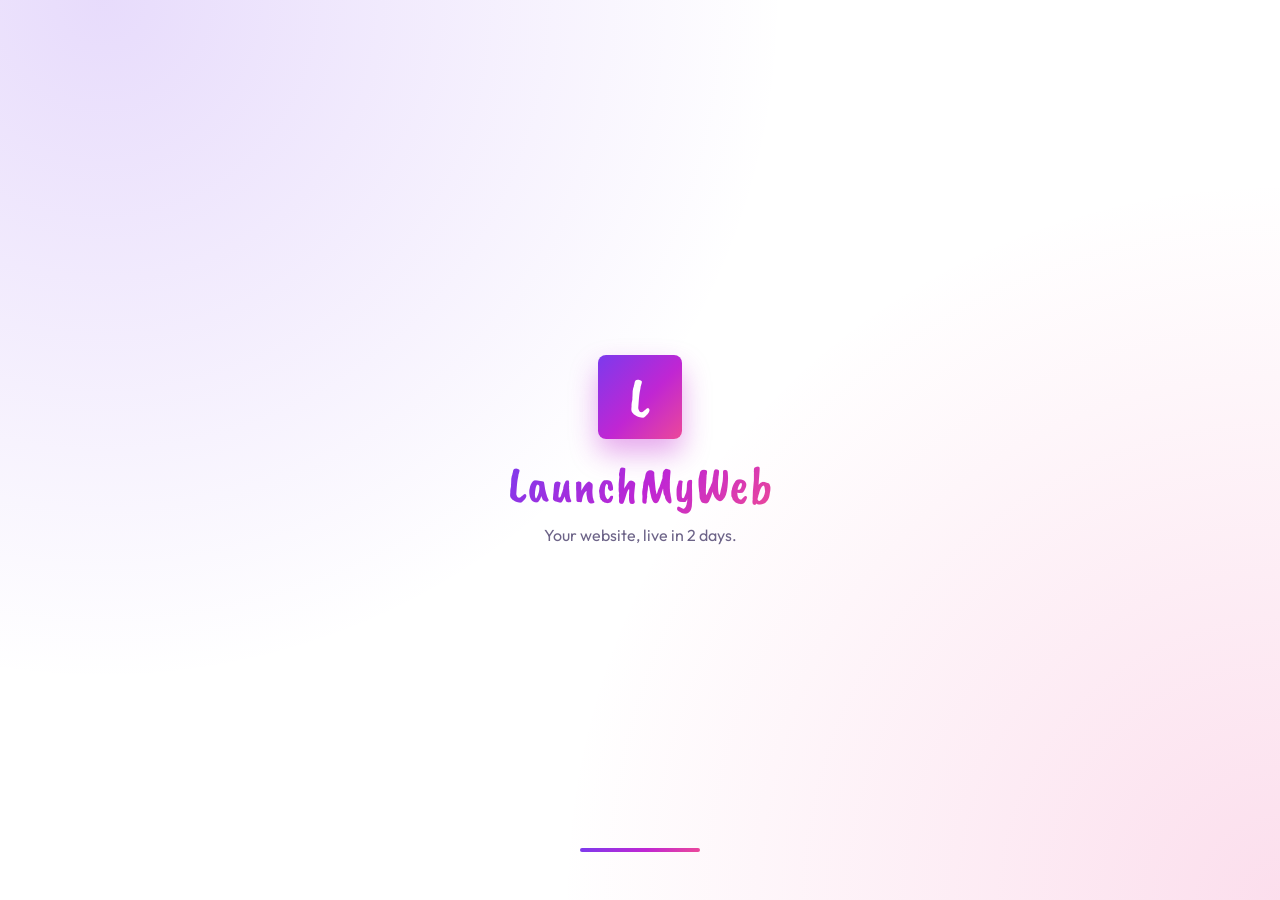
==== commit e2c8d3a1: "Add files via upload" ====
--- a/index.html
+++ b/index.html
@@ -3,196 +3,31 @@
 <head>
 <meta charset="utf-8">
 <meta name="viewport" content="width=device-width, initial-scale=1, viewport-fit=cover">
-<title>PlanVue</title>
+<title>LaunchMyWeb - Welcome</title>
 <link href="https://fonts.googleapis.com/css2?family=Caveat+Brush&family=Outfit:wght@400;500;600;700&display=swap" rel="stylesheet">
-<style>
-*{box-sizing:border-box;margin:0;padding:0;-webkit-tap-highlight-color:transparent}
-:root{color-scheme:light;--img:url([data-uri]);--bg:#fff;--card:#fff;--tx:#1b1230;--mut:#6d6488;--bd:#efe7fb;--bsh:0 8px 18px rgba(192,38,211,.38);--r:8px;--g:linear-gradient(135deg,#7c3aed 0%,#c026d3 55%,#ec4899 100%);--sh:0 6px 22px rgba(124,58,237,.16),0 1px 4px rgba(124,58,237,.1)}
-
-
-html,body{height:100%}
-body{font-family:'Outfit',system-ui,-apple-system,'Segoe UI',sans-serif;background:var(--bg);color:var(--tx);display:flex;justify-content:center;overflow:hidden}
-.br{font-family:'Caveat Brush','Permanent Marker','Segoe Script',cursive;font-weight:400;letter-spacing:.5px}
-.app{position:relative;width:100%;max-width:430px;height:100%;overflow:hidden;background:var(--bg)}
-@media(min-width:500px){body{align-items:center;background:linear-gradient(135deg,#f6efff,#ffeef7)}.app{height:min(100%,880px);border-radius:var(--r);box-shadow:0 24px 70px rgba(124,58,237,.28)}}
-.scr{position:absolute;inset:0;display:flex;flex-direction:column;opacity:0;visibility:hidden;transition:opacity .45s,visibility .45s}
-.scr.on{opacity:1;visibility:visible}
-.gbg{background:radial-gradient(circle at 8% 0,rgba(124,58,237,.18),transparent 46%),radial-gradient(circle at 100% 100%,rgba(236,72,153,.18),transparent 46%),#fff;color:var(--tx);padding-top:env(safe-area-inset-top,0px);padding-bottom:env(safe-area-inset-bottom,0px)}
-/* splash */
-#splash{align-items:center;justify-content:center;text-align:center;gap:10px;cursor:pointer}
-.logo{width:84px;height:84px;border-radius:var(--r);background:var(--g);color:#fff;box-shadow:0 14px 28px rgba(192,38,211,.4);display:grid;place-items:center;font-size:58px;animation:pop .7s cubic-bezier(.2,1.4,.4,1) both}
-.big{font-size:60px;line-height:1.1;margin-top:8px;background:var(--g);-webkit-background-clip:text;background-clip:text;color:transparent;animation:pop .7s .15s cubic-bezier(.2,1.4,.4,1) both}
-#splash p{color:var(--mut);font-size:16px;animation:pop .7s .3s both}
-.ld{position:absolute;bottom:calc(48px + env(safe-area-inset-bottom,0px));width:120px;height:4px;border-radius:var(--r);background:var(--bd);overflow:hidden}
-.ld i{display:block;height:100%;width:0;background:var(--g);animation:ld 2.2s linear forwards}
-@keyframes ld{to{width:100%}}@keyframes pop{from{opacity:0;transform:translateY(14px) scale(.9)}to{opacity:1;transform:none}}
-@keyframes fl{50%{transform:translateY(-10px)}}
-/* onboarding */
-.top{display:flex;justify-content:space-between;align-items:center;padding:16px 20px;font-size:28px}.top span{background:var(--g);-webkit-background-clip:text;background-clip:text;color:transparent}
-.skip{background:#fff;border:1px solid var(--bd);box-shadow:var(--sh);color:var(--tx);border-radius:var(--r);padding:7px 14px;font:600 14px Outfit,system-ui,sans-serif;cursor:pointer}
-.vp{flex:1;overflow:hidden}.trk{display:flex;height:100%;transition:transform .45s cubic-bezier(.3,.8,.3,1)}
-.sl{min-width:100%;padding:0 30px;display:flex;flex-direction:column;align-items:center;justify-content:center;text-align:center;gap:12px}
-.art{width:170px;height:170px;border-radius:var(--r);background:var(--g);color:#fff;box-shadow:0 18px 36px rgba(192,38,211,.35);display:grid;place-items:center;margin-bottom:14px;animation:fl 3.2s ease-in-out infinite}.art svg{width:84px;height:84px;fill:none;stroke:currentColor;stroke-width:1.6;stroke-linecap:round;stroke-linejoin:round}
-.sl h2{font-size:42px;line-height:1.1;padding-bottom:4px;background:var(--g);-webkit-background-clip:text;background-clip:text;color:transparent}.sl p{color:var(--mut);line-height:1.5;max-width:300px}
-.bot{padding:10px 24px 26px;display:flex;flex-direction:column;gap:22px;align-items:center}
-.dot{width:8px;height:8px;border-radius:2px;background:var(--bd);display:inline-block;margin:0 3px;transition:.3s}.dot.on{width:28px;background:var(--g)}
-.btn{border:0;border-radius:var(--r);padding:15px 18px;font:600 16px/1 Outfit,system-ui,sans-serif;cursor:pointer;background:var(--g);color:#fff;width:100%;box-shadow:var(--bsh);transition:transform .15s}
-.btn:active{transform:scale(.97)}.btn.w{background:#fff;color:#7c1fd1;box-shadow:0 8px 18px rgba(60,10,110,.3)}.btn.o{background:#fff;border:1px solid var(--bd);color:var(--tx);box-shadow:var(--sh)}
-/* app */
-#app{background:var(--bg)}
-header{display:flex;justify-content:space-between;align-items:center;padding:calc(14px + env(safe-area-inset-top,0px)) 18px 8px}
-header small{color:var(--mut);font-size:13px}header h1{font-size:34px;line-height:1.2;background:var(--g);-webkit-background-clip:text;background-clip:text;color:transparent;display:inline-block}
-.av{width:42px;height:42px;border-radius:var(--r);background:var(--g);color:#fff;display:grid;place-items:center;font-size:24px;box-shadow:var(--bsh)}
-main{flex:1;overflow-y:auto;padding:8px 18px 120px;scrollbar-width:none}main::-webkit-scrollbar{display:none}
-.v{display:none}.v.on{display:block;animation:pop .35s both}
-.card{background:var(--card);border:1px solid var(--bd);border-radius:var(--r);padding:16px;box-shadow:var(--sh);margin-bottom:14px}
-.hero{background:linear-gradient(135deg,rgba(124,58,237,.86),rgba(236,72,153,.76)),var(--img) center/cover;color:#fff;border:0;padding:20px;box-shadow:0 16px 32px rgba(192,38,211,.38)}
-.hero h2{font-size:52px;line-height:1}.hero p{opacity:.9;font-size:14px}
-.bar{height:6px;border-radius:var(--r);background:rgba(255,255,255,.3);margin:14px 0 6px;overflow:hidden}.bar i{display:block;height:100%;width:68%;background:#fff}
-.row{display:flex;justify-content:space-between;align-items:center;gap:10px}
-.hero .row{margin-bottom:6px}.hero .btn{margin-top:14px}
-.tiles{display:grid;grid-template-columns:repeat(3,1fr);gap:10px;margin-bottom:14px}
-.tile{background:var(--card);border:1px solid var(--bd);border-radius:var(--r);padding:12px;text-align:center;box-shadow:var(--sh)}
-.tile b{display:block;font-size:26px;font-family:'Caveat Brush','Permanent Marker',cursive;font-weight:400;background:var(--g);-webkit-background-clip:text;background-clip:text;color:transparent}
-.tile span{font-size:12px;color:var(--mut)}
-h3.s{font-size:26px;margin:6px 0 10px}
-.li{display:flex;gap:10px;align-items:flex-start;font-size:14.5px;padding:6px 0;line-height:1.35}
-.ck{flex:none;width:18px;height:18px;border-radius:var(--r);background:var(--g);box-shadow:0 3px 8px rgba(192,38,211,.35);display:grid;place-items:center;margin-top:1px}.ck svg{width:11px;height:11px;fill:none;stroke:#fff;stroke-width:3.5;stroke-linecap:round;stroke-linejoin:round}
-.seg{display:grid;grid-template-columns:1fr 1fr;background:var(--card);border:1px solid var(--bd);border-radius:var(--r);padding:4px;margin:6px 0 16px;box-shadow:var(--sh)}
-.seg button{border:0;background:none;color:var(--mut);padding:10px;border-radius:var(--r);font:600 14px Outfit,system-ui,sans-serif;cursor:pointer;transition:.25s}
-.seg button.on{background:var(--g);color:#fff;box-shadow:var(--bsh)}
-.pc{position:relative;cursor:pointer;transition:transform .15s}.pc:active{transform:scale(.985)}
-.pc.pop{border:2px solid transparent;background:linear-gradient(var(--card),var(--card)) padding-box,var(--g) border-box}
-.tag{position:absolute;top:-1px;right:14px;background:var(--g);color:#fff;font-size:12px;font-weight:600;padding:5px 10px;border-radius:0 0 var(--r) var(--r);box-shadow:0 4px 10px rgba(192,38,211,.35)}
-.pc h3{font-size:32px;line-height:1.2;background:var(--g);-webkit-background-clip:text;background-clip:text;color:transparent;display:inline-block}.pc .d{color:var(--mut);font-size:13px}
-.pr{font-size:34px;font-weight:700;margin:8px 0 2px}.pr small{font-size:14px;color:var(--mut);font-weight:500}
-.nt{font-size:12px;color:var(--mut);min-height:16px;margin-bottom:8px}
-.pc .btn{margin-top:12px}
-.rw{display:flex;justify-content:space-between;align-items:center;padding:14px 0;border-bottom:1px solid var(--bd);font-size:15px}.rw:last-child{border:0}.rw span{color:var(--mut);font-size:13px}.rl{display:flex;align-items:center;gap:12px}.ic{width:34px;height:34px;border-radius:var(--r);background:linear-gradient(135deg,rgba(124,58,237,.12),rgba(236,72,153,.16));color:#9b2fd6;display:grid;place-items:center;box-shadow:0 4px 10px rgba(124,58,237,.18)}.ic svg{width:18px;height:18px;fill:none;stroke:currentColor;stroke-width:2;stroke-linecap:round;stroke-linejoin:round}
-.pf{position:relative;min-height:200px;overflow:hidden;border:0;display:flex;align-items:flex-end;gap:14px;padding:18px;color:#fff;background:linear-gradient(180deg,rgba(40,15,100,0) 20%,rgba(40,15,100,.78) 100%),var(--img) center 30%/cover;box-shadow:0 16px 32px rgba(40,15,100,.3)}.ph{flex:none;width:72px;height:72px;border-radius:var(--r);background:#fff;color:#9b2fd6;display:grid;place-items:center;box-shadow:0 10px 22px rgba(20,8,60,.35)}.ph svg{width:38px;height:38px;fill:none;stroke:currentColor;stroke-width:1.8;stroke-linecap:round;stroke-linejoin:round}.pf h3{font-size:30px;line-height:1.1;text-shadow:0 2px 8px rgba(20,8,60,.5)}.pf p{font-size:13px;text-shadow:0 1px 6px rgba(20,8,60,.5)}.pl{display:inline-block;margin-top:8px;font-size:12px;font-weight:600;padding:4px 10px;border-radius:var(--r);background:rgba(255,255,255,.22);border:1px solid rgba(255,255,255,.45);backdrop-filter:blur(8px);-webkit-backdrop-filter:blur(8px)}
-/* nav */
-.nav{position:absolute;left:16px;right:16px;bottom:calc(22px + env(safe-area-inset-bottom,0px));height:68px;background:linear-gradient(180deg,rgba(48,24,92,.66),rgba(24,10,52,.78));backdrop-filter:blur(18px) saturate(170%);-webkit-backdrop-filter:blur(18px) saturate(170%);border:1px solid rgba(255,255,255,.28);border-radius:var(--r);box-shadow:0 22px 44px rgba(40,15,100,.38),0 4px 12px rgba(40,15,100,.2),inset 0 1px 0 rgba(255,255,255,.3);display:flex;z-index:5;animation:hov 5s ease-in-out infinite}.nav::after{content:"";position:absolute;left:14%;right:14%;bottom:-18px;height:10px;border-radius:50%;background:rgba(124,58,237,.35);filter:blur(10px)}@keyframes hov{50%{transform:translateY(-4px)}}
-.nb{flex:1;background:none;border:0;color:rgba(255,255,255,.72);display:flex;flex-direction:column;align-items:center;justify-content:center;gap:3px;font:600 11px Outfit,system-ui,sans-serif;cursor:pointer}
-.nb i{width:40px;height:40px;display:grid;place-items:center;border-radius:var(--r);transition:all .3s cubic-bezier(.3,1.5,.5,1)}
-.nb svg{width:21px;height:21px;fill:none;stroke:currentColor;stroke-width:2;stroke-linecap:round;stroke-linejoin:round}
-.nb.on{color:#fff}.nb.on i{background:#fff;color:#1b1230;transform:translateY(-16px);box-shadow:0 14px 26px rgba(20,8,60,.45),0 2px 6px rgba(20,8,60,.2)}
-.nb:focus-visible,.btn:focus-visible,.skip:focus-visible,.seg button:focus-visible{outline:2px solid #ec4899;outline-offset:2px}
-/* popup sheet */
-#ov{position:absolute;inset:0;background:rgba(10,4,26,.6);opacity:0;visibility:hidden;transition:.3s;z-index:8}
-#ov.on{opacity:1;visibility:visible}
-#sh{position:absolute;left:0;right:0;bottom:0;background:var(--card);box-shadow:0 -12px 32px rgba(124,58,237,.25);border-radius:var(--r) var(--r) 0 0;padding:12px 20px calc(22px + env(safe-area-inset-bottom,0px));z-index:9;transform:translateY(105%);transition:transform .4s cubic-bezier(.3,1,.4,1);max-height:85%;overflow-y:auto}
-#sh.on{transform:none}.hd{width:44px;height:4px;border-radius:2px;background:var(--bd);margin:0 auto 14px}
-#sh h3{font-size:38px;line-height:1.2;background:var(--g);-webkit-background-clip:text;background-clip:text;color:transparent;display:inline-block}#sh .btn{margin-top:14px}
-#toast{position:absolute;left:18px;right:18px;top:calc(14px + env(safe-area-inset-top,0px));background:var(--g);color:#fff;padding:13px 16px;border-radius:var(--r);font-weight:600;font-size:14px;z-index:10;transform:translateY(-140%);transition:transform .4s cubic-bezier(.3,1.3,.5,1);box-shadow:var(--sh)}
-#toast.on{transform:none}
-@media(prefers-reduced-motion:reduce){*{animation:none!important;transition-duration:.01s!important}}
-</style>
+<link rel="stylesheet" href="css/base.css">
+<link rel="stylesheet" href="css/intro.css">
 </head>
 <body>
 <div class="app">
-
 <section id="splash" class="scr gbg on" onclick="go('onb')">
-  <div class="logo br">P</div>
-  <h1 class="br big">PlanVue</h1>
-  <p>See your plan. Anytime.</p>
+  <div class="logo br">L</div>
+  <h1 class="br big">LaunchMyWeb</h1>
+  <p>Your website, live in 2 days.</p>
   <div class="ld"><i></i></div>
 </section>
 
 <section id="onb" class="scr gbg">
-  <div class="top br"><span>PlanVue</span><button class="skip" id="sk">Skip</button></div>
+  <div class="top br"><span>LaunchMyWeb</span><button class="skip" id="sk">Skip</button></div>
   <div class="vp" id="vp"><div class="trk" id="trk">
-    <div class="sl"><div class="art"><svg viewBox="0 0 24 24"><rect x="5" y="3" width="14" height="18" rx="1"/><path d="M9 8h6M9 12h6M9 16h3"/></svg></div><h2 class="br">All your plans in one place</h2><p>Open the app and see exactly what you get, what it costs and when it renews.</p></div>
-    <div class="sl"><div class="art"><svg viewBox="0 0 24 24"><path d="M13 2L4 14h7l-1 8 9-12h-7z"/></svg></div><h2 class="br">Compare in one tap</h2><p>Monthly or yearly, side by side. Tap any plan to see everything inside.</p></div>
-    <div class="sl"><div class="art"><svg viewBox="0 0 24 24"><path d="M3 17l6-6 4 4 8-8"/><path d="M15 7h6v6"/></svg></div><h2 class="br">Upgrade when you're ready</h2><p>Pick a plan that fits and switch whenever your needs change.</p></div>
+    <div class="sl"><div class="art"><svg viewBox="0 0 24 24"><rect x="5" y="3" width="14" height="18" rx="1"/><path d="M9 8h6M9 12h6M9 16h3"/></svg></div><h2 class="br">Your site in 2 days</h2><p>Pick a ready-made app and we launch it in 48 hours.</p></div>
+    <div class="sl"><div class="art"><svg viewBox="0 0 24 24"><path d="M13 2L4 14h7l-1 8 9-12h-7z"/></svg></div><h2 class="br">Pay once a year</h2><p>Choose 1 year or save with 2 years. No surprise charges.</p></div>
+    <div class="sl"><div class="art"><svg viewBox="0 0 24 24"><path d="M3 17l6-6 4 4 8-8"/><path d="M15 7h6v6"/></svg></div><h2 class="br">Chat on WhatsApp</h2><p>Order or ask anything. We reply right on WhatsApp.</p></div>
   </div></div>
   <div class="bot"><div><i class="dot on"></i><i class="dot"></i><i class="dot"></i></div><button class="btn" id="nx">Next</button></div>
 </section>
-
-<section id="app" class="scr">
-  <header><div><small>Hello, Client</small><h1 class="br" id="ttl">Home</h1></div><div class="av br">C</div></header>
-  <main id="main">
-    <div class="v on" id="v-home">
-      <div class="card hero">
-        <div class="row"><p>Current plan</p><p>Renews 12 Nov</p></div>
-        <h2 class="br">Pro</h2><p>₹1,499 / month</p>
-        <div class="bar"><i></i></div><p>68% of your plan used</p>
-        <button class="btn w" onclick="tab('plans')">See all plans</button>
-      </div>
-      <div class="tiles"><div class="tile"><b>18</b><span>Days left</span></div><div class="tile"><b>4/10</b><span>Team seats</span></div><div class="tile"><b>6 GB</b><span>Storage used</span></div></div>
-      <h3 class="s br">What's in your plan</h3>
-      <div class="card" id="inc"></div>
-    </div>
-    <div class="v" id="v-plans">
-      <div class="seg"><button class="on" id="bm">Monthly</button><button id="by">Yearly · save 20%</button></div>
-      <div id="pl"></div>
-    </div>
-    <div class="v" id="v-help">
-      <div class="card"><h3 class="s br" style="margin-top:0">Need a hand?</h3>
-        <div class="rw"><div class="rl"><i class="ic"><svg viewBox="0 0 24 24"><path d="M21 15a2 2 0 0 1-2 2H7l-4 4V5a2 2 0 0 1 2-2h14a2 2 0 0 1 2 2z"/></svg></i>Chat with us</div><span>Replies in 5 min</span></div>
-        <div class="rw"><div class="rl"><i class="ic"><svg viewBox="0 0 24 24"><path d="M22 16.9v3a2 2 0 0 1-2.2 2 19.8 19.8 0 0 1-8.6-3.1 19.5 19.5 0 0 1-6-6A19.8 19.8 0 0 1 2.1 4.2 2 2 0 0 1 4.1 2h3a2 2 0 0 1 2 1.7c.1 1 .4 1.9.7 2.8a2 2 0 0 1-.5 2.1L8.1 9.9a16 16 0 0 0 6 6l1.3-1.3a2 2 0 0 1 2.1-.4c.9.3 1.8.6 2.8.7a2 2 0 0 1 1.7 2z"/></svg></i>Call support</div><span>10am to 7pm</span></div>
-        <div class="rw"><div class="rl"><i class="ic"><svg viewBox="0 0 24 24"><rect x="3" y="5" width="18" height="14" rx="1"/><path d="M3 7l9 6 9-6"/></svg></i>Email us</div><span>Within a day</span></div></div>
-      <div class="card"><h3 class="s br" style="margin-top:0">Quick answers</h3>
-        <div class="rw">Can I change plans later?<span>Yes</span></div>
-        <div class="rw">Is there a refund window?<span>7 days</span></div></div>
-    </div>
-    <div class="v" id="v-me">
-      <div class="card pf"><div class="ph"><svg viewBox="0 0 24 24"><circle cx="12" cy="8" r="4"/><path d="M4 21a8 8 0 0 1 16 0"/></svg></div><div><h3 class="br">Client Name</h3><p>client@example.com</p><b class="pl">Pro plan</b></div></div>
-      <div class="card"><div class="rw"><div class="rl"><i class="ic"><svg viewBox="0 0 24 24"><circle cx="12" cy="8" r="4"/><path d="M4 21a8 8 0 0 1 16 0"/></svg></i>Account</div><span>Pro plan</span></div><div class="rw"><div class="rl"><i class="ic"><svg viewBox="0 0 24 24"><rect x="2" y="5" width="20" height="14" rx="1"/><path d="M2 10h20"/></svg></i>Billing</div><span>UPI · auto-renew</span></div><div class="rw"><div class="rl"><i class="ic"><svg viewBox="0 0 24 24"><path d="M18 8a6 6 0 0 0-12 0c0 7-3 9-3 9h18s-3-2-3-9M13.7 21a2 2 0 0 1-3.4 0"/></svg></i>Notifications</div><span>On</span></div></div>
-      <button class="btn o" id="rp">Replay intro</button>
-    </div>
-  </main>
-  <nav class="nav" id="nav">
-    <button class="nb on" data-t="home"><i><svg viewBox="0 0 24 24"><path d="M3 11l9-8 9 8v10a1 1 0 0 1-1 1h-5v-7H9v7H4a1 1 0 0 1-1-1z"/></svg></i>Home</button>
-    <button class="nb" data-t="plans"><i><svg viewBox="0 0 24 24"><rect x="3" y="3" width="7" height="7"/><rect x="14" y="3" width="7" height="7"/><rect x="3" y="14" width="7" height="7"/><rect x="14" y="14" width="7" height="7"/></svg></i>Plans</button>
-    <button class="nb" data-t="help"><i><svg viewBox="0 0 24 24"><path d="M21 15a2 2 0 0 1-2 2H7l-4 4V5a2 2 0 0 1 2-2h14a2 2 0 0 1 2 2z"/></svg></i>Help</button>
-    <button class="nb" data-t="me"><i><svg viewBox="0 0 24 24"><circle cx="12" cy="8" r="4"/><path d="M4 21a8 8 0 0 1 16 0"/></svg></i>Profile</button>
-  </nav>
-  <div id="ov"></div>
-  <div id="sh"></div>
-  <div id="toast"></div>
-</section>
-
 </div>
-<script>
-const $=s=>document.querySelector(s),$$=s=>[...document.querySelectorAll(s)];
-const P=[
- {n:'Starter',m:499,y:399,d:'For getting going',f:['1 project','2 team seats','2 GB storage','Email support']},
- {n:'Pro',m:1499,y:1199,d:'For growing teams',pop:1,f:['10 projects','10 team seats','10 GB storage','Chat support','Monthly reports']},
- {n:'Elite',m:3999,y:3199,d:'For everything at scale',f:['Unlimited projects','50 team seats','100 GB storage','Priority 24/7 support','Weekly reports','Dedicated manager']}
-];
-const inr=n=>'₹'+n.toLocaleString('en-IN');
-const li=a=>a.map(x=>`<div class="li"><span class="ck"><svg viewBox="0 0 24 24"><path d="M5 12l5 5 9-10"/></svg></span>${x}</div>`).join('');
-let yr=false,sl=0,tm;
-function go(id){clearTimeout(tm);$$('.scr').forEach(e=>e.classList.toggle('on',e.id===id))}
-function slide(i){sl=Math.max(0,Math.min(2,i));$('#trk').style.transform=`translateX(-${sl*100}%)`;$$('.dot').forEach((d,k)=>d.classList.toggle('on',k===sl));$('#nx').textContent=sl===2?'Start':'Next'}
-$('#nx').onclick=()=>sl===2?(go('app'),tab('home')):slide(sl+1);
-$('#sk').onclick=()=>{go('app');tab('home')};
-let x0=0;const vp=$('#vp');
-vp.addEventListener('touchstart',e=>x0=e.touches[0].clientX,{passive:true});
-vp.addEventListener('touchend',e=>{const d=e.changedTouches[0].clientX-x0;if(Math.abs(d)>50)slide(sl+(d<0?1:-1))});
-const T={home:'Home',plans:'Plans',help:'Help',me:'Profile'};
-function tab(t){$$('.v').forEach(v=>v.classList.toggle('on',v.id==='v-'+t));$$('.nb').forEach(b=>b.classList.toggle('on',b.dataset.t===t));$('#ttl').textContent=T[t];$('#main').scrollTop=0}
-$$('.nb').forEach(b=>b.onclick=()=>tab(b.dataset.t));
-function plans(){
- $('#bm').classList.toggle('on',!yr);$('#by').classList.toggle('on',yr);
- $('#pl').innerHTML=P.map((p,i)=>`<div class="card pc${p.pop?' pop':''}" onclick="sheet(${i})">${p.pop?'<b class="tag">Most popular</b>':''}
- <h3 class="br">${p.n}</h3><div class="d">${p.d}</div>
- <div class="pr">${inr(yr?p.y:p.m)}<small> / month</small></div>
- <div class="nt">${yr?'Billed '+inr(p.y*12)+' yearly':'Billed monthly'}</div>
- ${li(p.f.slice(0,3))}<button class="btn${p.pop?'':' o'}">View details</button></div>`).join('')}
-$('#bm').onclick=()=>{yr=false;plans()};$('#by').onclick=()=>{yr=true;plans()};
-function sheet(i){const p=P[i];
- $('#sh').innerHTML=`<div class="hd"></div><h3 class="br">${p.n}</h3><div class="d" style="color:var(--mut)">${p.d}</div>
- <div class="pr">${inr(yr?p.y:p.m)}<small> / month</small></div><div class="nt">${yr?'Billed '+inr(p.y*12)+' yearly':'Billed monthly'}</div>${li(p.f)}
- <button class="btn" onclick="pick('${p.n}')">Choose ${p.n}</button><button class="btn o" style="margin-top:10px" onclick="shut()">Close</button>`;
- $('#ov').classList.add('on');$('#sh').classList.add('on')}
-function shut(){$('#ov').classList.remove('on');$('#sh').classList.remove('on')}
-$('#ov').onclick=shut;
-function pick(n){shut();const t=$('#toast');t.textContent=`${n} selected. This is a demo, nothing was charged.`;t.classList.add('on');setTimeout(()=>t.classList.remove('on'),2800)}
-$('#rp').onclick=()=>{slide(0);go('splash');$('.ld i').style.animation='none';void $('.ld i').offsetWidth;$('.ld i').style.animation='';tm=setTimeout(()=>go('onb'),2300)};
-$('#inc').innerHTML=li(P[1].f);
-plans();
-tm=setTimeout(()=>go('onb'),2300);
-</script>
+<script src="js/common.js"></script>
+<script src="js/intro.js"></script>
 </body>
 </html>
--- a/css/base.css
+++ b/css/base.css
@@ -0,0 +1,53 @@
+/* LaunchMyWeb - shared: tokens, layout, nav, buttons, cards */
+*{box-sizing:border-box;margin:0;padding:0;-webkit-tap-highlight-color:transparent}
+:root{color-scheme:light;--img:url(../images/profile-bg.jpg);--bg:#fff;--card:#fff;--tx:#1b1230;--mut:#6d6488;--bd:#efe7fb;--bsh:0 8px 18px rgba(192,38,211,.38);--r:8px;--g:linear-gradient(135deg,#7c3aed 0%,#c026d3 55%,#ec4899 100%);--sh:0 6px 22px rgba(124,58,237,.16),0 1px 4px rgba(124,58,237,.1)}
+html,body{height:100%}
+body{font-family:'Outfit',system-ui,-apple-system,'Segoe UI',sans-serif;background:var(--bg);color:var(--tx);display:flex;justify-content:center;overflow:hidden}
+.br{font-family:'Caveat Brush','Permanent Marker','Segoe Script',cursive;font-weight:400;letter-spacing:.5px}
+@media(min-width:500px){body{align-items:center;background:linear-gradient(135deg,#f6efff,#ffeef7)}.app{height:min(100%,880px);border-radius:var(--r);box-shadow:0 24px 70px rgba(124,58,237,.28)}}
+.scr{position:absolute;inset:0;display:flex;flex-direction:column;opacity:0;visibility:hidden;transition:opacity .45s,visibility .45s}
+.scr.on{opacity:1;visibility:visible}
+@keyframes pop{from{opacity:0;transform:translateY(14px) scale(.9)}to{opacity:1;transform:none}}
+.btn{border:0;border-radius:var(--r);padding:15px 18px;font:600 16px/1 Outfit,system-ui,sans-serif;cursor:pointer;background:var(--g);color:#fff;width:100%;box-shadow:var(--bsh);transition:transform .15s}
+.btn:active{transform:scale(.97)}
+.btn.w{background:#fff;color:#7c1fd1;box-shadow:0 8px 18px rgba(60,10,110,.3)}
+.btn.o{background:#fff;border:1px solid var(--bd);color:var(--tx);box-shadow:var(--sh)}
+#app{background:var(--bg)}
+header{display:flex;justify-content:space-between;align-items:center;padding:calc(14px + env(safe-area-inset-top,0px)) 18px 8px}
+header small{display:block;color:var(--mut);font-size:13px}
+header h1{font-size:34px;line-height:1.2;background:var(--g);-webkit-background-clip:text;background-clip:text;color:transparent;display:inline-block}
+.av{width:42px;height:42px;border-radius:var(--r);background:var(--g);color:#fff;display:grid;place-items:center;font-size:24px;box-shadow:var(--bsh)}
+main{flex:1;overflow-y:auto;padding:8px 18px 120px;scrollbar-width:none}
+main::-webkit-scrollbar{display:none}
+.v{display:none}
+.v.on{display:block;animation:pop .35s both}
+.card{background:var(--card);border:1px solid var(--bd);border-radius:var(--r);padding:16px;box-shadow:var(--sh);margin-bottom:14px}
+h3.s{font-size:26px;margin:6px 0 10px}
+.li{display:flex;gap:10px;align-items:flex-start;font-size:14.5px;padding:6px 0;line-height:1.35}
+.ck{flex:none;width:18px;height:18px;border-radius:var(--r);background:var(--g);box-shadow:0 3px 8px rgba(192,38,211,.35);display:grid;place-items:center;margin-top:1px}
+.ck svg{width:11px;height:11px;fill:none;stroke:#fff;stroke-width:3.5;stroke-linecap:round;stroke-linejoin:round}
+.rw{display:flex;justify-content:space-between;align-items:center;padding:14px 0;border-bottom:1px solid var(--bd);font-size:15px}
+.rw:last-child{border:0}
+.rw span{color:var(--mut);font-size:13px}
+.rl{display:flex;align-items:center;gap:12px}
+.ic{width:34px;height:34px;border-radius:var(--r);background:linear-gradient(135deg,rgba(124,58,237,.12),rgba(236,72,153,.16));color:#9b2fd6;display:grid;place-items:center;box-shadow:0 4px 10px rgba(124,58,237,.18)}
+.ic svg{width:18px;height:18px;fill:none;stroke:currentColor;stroke-width:2;stroke-linecap:round;stroke-linejoin:round}
+.nav{position:absolute;left:16px;right:16px;bottom:calc(22px + env(safe-area-inset-bottom,0px));height:68px;background:linear-gradient(180deg,rgba(48,24,92,.66),rgba(24,10,52,.78));backdrop-filter:blur(18px) saturate(170%);-webkit-backdrop-filter:blur(18px) saturate(170%);border:1px solid rgba(255,255,255,.28);border-radius:var(--r);box-shadow:0 22px 44px rgba(40,15,100,.38),0 4px 12px rgba(40,15,100,.2),inset 0 1px 0 rgba(255,255,255,.3);display:flex;z-index:5;animation:hov 5s ease-in-out infinite}
+.nav::after{content:"";position:absolute;left:14%;right:14%;bottom:-18px;height:10px;border-radius:50%;background:rgba(124,58,237,.35);filter:blur(10px)}
+@keyframes hov{50%{transform:translateY(-4px)}}
+.nb{flex:1;background:none;border:0;color:rgba(255,255,255,.72);display:flex;flex-direction:column;align-items:center;justify-content:center;gap:3px;font:600 11px Outfit,system-ui,sans-serif;cursor:pointer}
+.nb i{width:40px;height:40px;display:grid;place-items:center;border-radius:var(--r);transition:all .3s cubic-bezier(.3,1.5,.5,1)}
+.nb svg{width:21px;height:21px;fill:none;stroke:currentColor;stroke-width:2;stroke-linecap:round;stroke-linejoin:round}
+.nb.on{color:#fff}
+.nb.on i{background:#fff;color:#1b1230;transform:translateY(-16px);box-shadow:0 14px 26px rgba(20,8,60,.45),0 2px 6px rgba(20,8,60,.2)}
+.nb:focus-visible,.btn:focus-visible,.skip:focus-visible,.seg button:focus-visible{outline:2px solid #ec4899;outline-offset:2px}
+#toast{position:absolute;left:18px;right:18px;top:calc(14px + env(safe-area-inset-top,0px));background:var(--g);color:#fff;padding:13px 16px;border-radius:var(--r);font-weight:600;font-size:14px;z-index:10;transform:translateY(-220%);opacity:0;transition:transform .4s cubic-bezier(.3,1.3,.5,1),opacity .3s;box-shadow:var(--sh)}
+#toast.on{transform:none;opacity:1}
+@media(prefers-reduced-motion:reduce){*{animation:none!important;transition-duration:.01s!important}}
+[hidden]{display:none!important}
+.pi{flex:none;width:44px;height:44px;border-radius:var(--r);background:var(--g);color:#fff;display:grid;place-items:center;box-shadow:var(--bsh)}
+.pi svg{width:22px;height:22px;fill:none;stroke:currentColor;stroke-width:2;stroke-linecap:round;stroke-linejoin:round}
+.btn.wa{display:flex;align-items:center;justify-content:center;gap:8px;background:#25d366;box-shadow:0 8px 18px rgba(37,211,102,.4)}
+.btn.wa svg{width:20px;height:20px;fill:none;stroke:currentColor;stroke-width:2;stroke-linecap:round;stroke-linejoin:round}
+a.nb{text-decoration:none}
+.tap{cursor:pointer}.tap:active{background:rgba(124,58,237,.07)}
--- a/css/intro.css
+++ b/css/intro.css
@@ -0,0 +1,23 @@
+/* LaunchMyWeb - splash + intro slides */
+.gbg{background:radial-gradient(circle at 8% 0,rgba(124,58,237,.18),transparent 46%),radial-gradient(circle at 100% 100%,rgba(236,72,153,.18),transparent 46%),#fff;color:var(--tx);padding-top:env(safe-area-inset-top,0px);padding-bottom:env(safe-area-inset-bottom,0px)}
+#splash{align-items:center;justify-content:center;text-align:center;gap:10px;cursor:pointer}
+.logo{width:84px;height:84px;border-radius:var(--r);background:var(--g);color:#fff;box-shadow:0 14px 28px rgba(192,38,211,.4);display:grid;place-items:center;font-size:58px;animation:pop .7s cubic-bezier(.2,1.4,.4,1) both}
+.big{font-size:52px;line-height:1.1;margin-top:8px;background:var(--g);-webkit-background-clip:text;background-clip:text;color:transparent;animation:pop .7s .15s cubic-bezier(.2,1.4,.4,1) both}
+#splash p{color:var(--mut);font-size:16px;animation:pop .7s .3s both}
+.ld{position:absolute;bottom:calc(48px + env(safe-area-inset-bottom,0px));width:120px;height:4px;border-radius:var(--r);background:var(--bd);overflow:hidden}
+.ld i{display:block;height:100%;width:0;background:var(--g);animation:ld 2.2s linear forwards}
+@keyframes ld{to{width:100%}}
+@keyframes fl{50%{transform:translateY(-10px)}}
+.top{display:flex;justify-content:space-between;align-items:center;padding:16px 20px;font-size:28px}
+.top span{background:var(--g);-webkit-background-clip:text;background-clip:text;color:transparent}
+.skip{background:#fff;border:1px solid var(--bd);box-shadow:var(--sh);color:var(--tx);border-radius:var(--r);padding:7px 14px;font:600 14px Outfit,system-ui,sans-serif;cursor:pointer}
+.vp{flex:1;overflow:hidden}
+.trk{display:flex;height:100%;transition:transform .45s cubic-bezier(.3,.8,.3,1)}
+.sl{min-width:100%;padding:0 30px;display:flex;flex-direction:column;align-items:center;justify-content:center;text-align:center;gap:12px}
+.art{width:170px;height:170px;border-radius:var(--r);background:var(--g);color:#fff;box-shadow:0 18px 36px rgba(192,38,211,.35);display:grid;place-items:center;margin-bottom:14px;animation:fl 3.2s ease-in-out infinite}
+.art svg{width:84px;height:84px;fill:none;stroke:currentColor;stroke-width:1.6;stroke-linecap:round;stroke-linejoin:round}
+.sl h2{font-size:42px;line-height:1.1;padding-bottom:4px;background:var(--g);-webkit-background-clip:text;background-clip:text;color:transparent}
+.sl p{color:var(--mut);line-height:1.5;max-width:300px}
+.bot{padding:10px 24px 26px;display:flex;flex-direction:column;gap:22px;align-items:center}
+.dot{width:8px;height:8px;border-radius:2px;background:var(--bd);display:inline-block;margin:0 3px;transition:.3s}
+.dot.on{width:28px;background:var(--g)}
